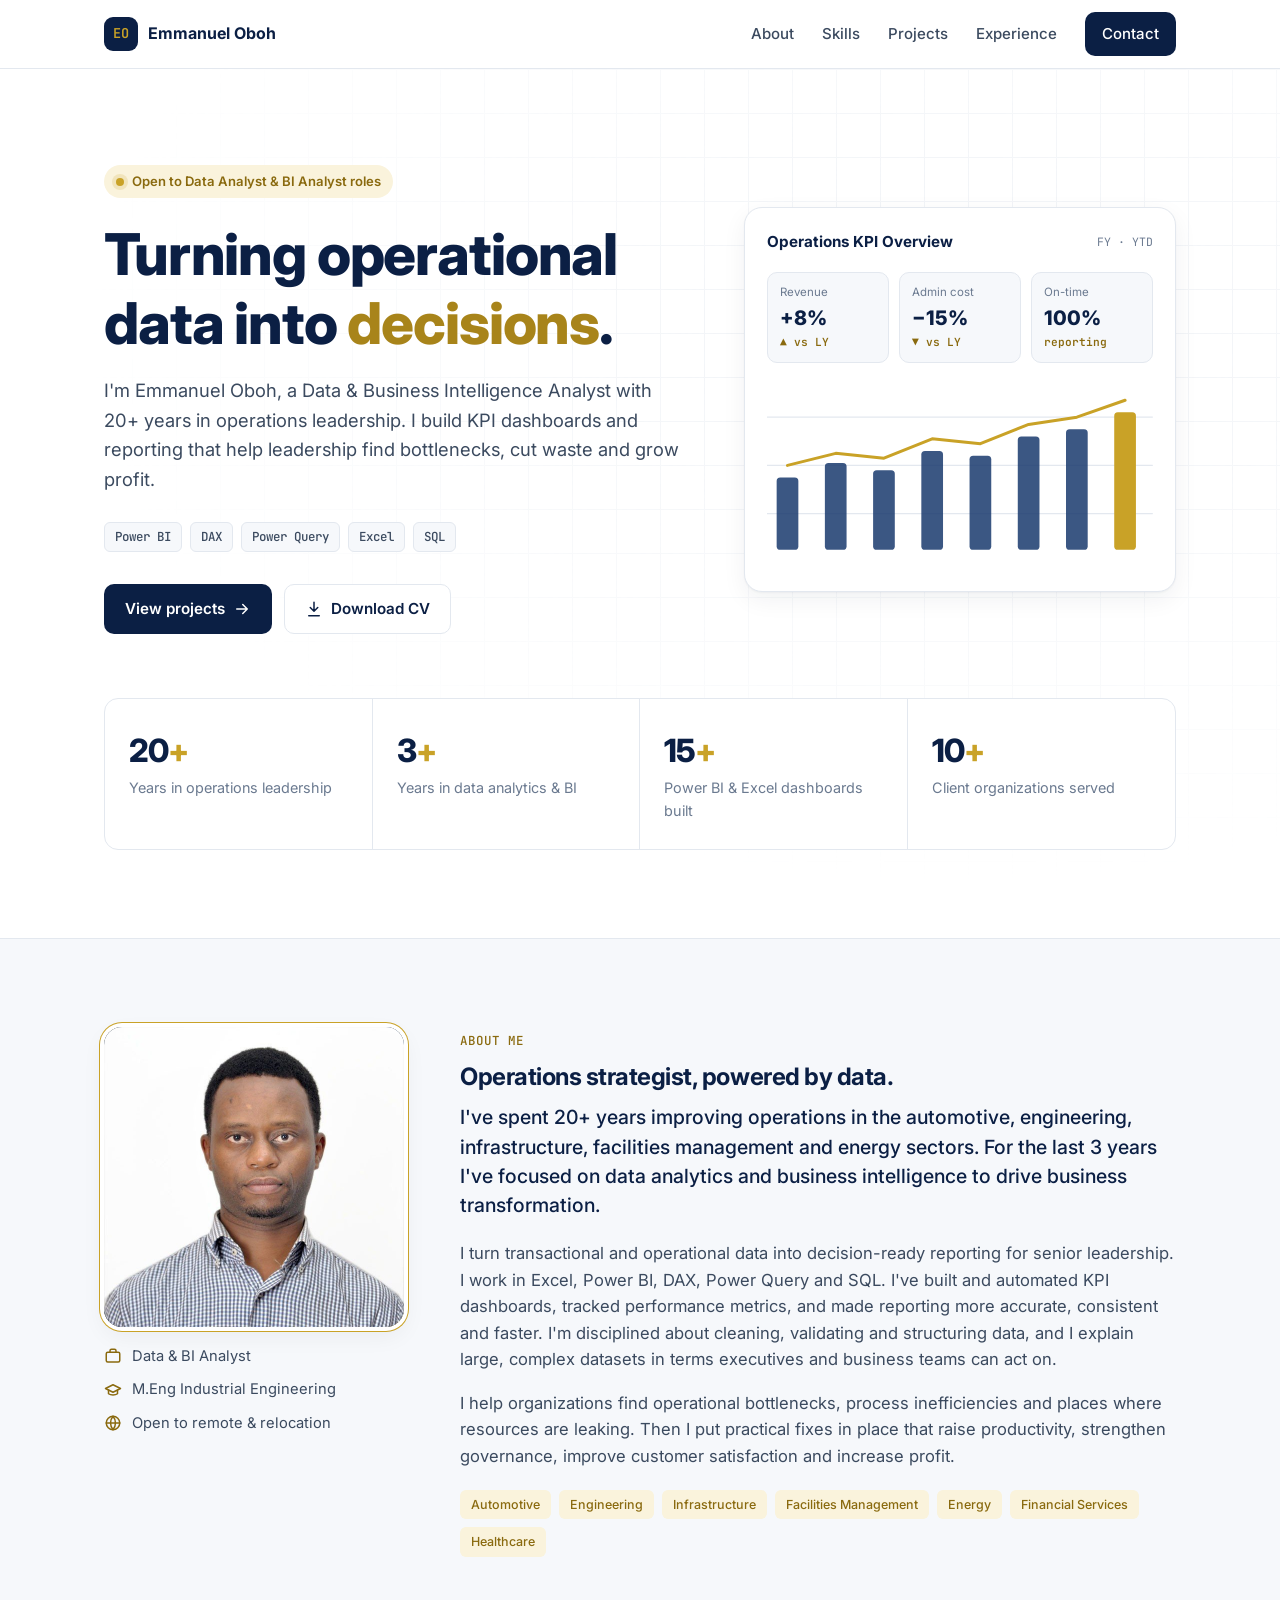
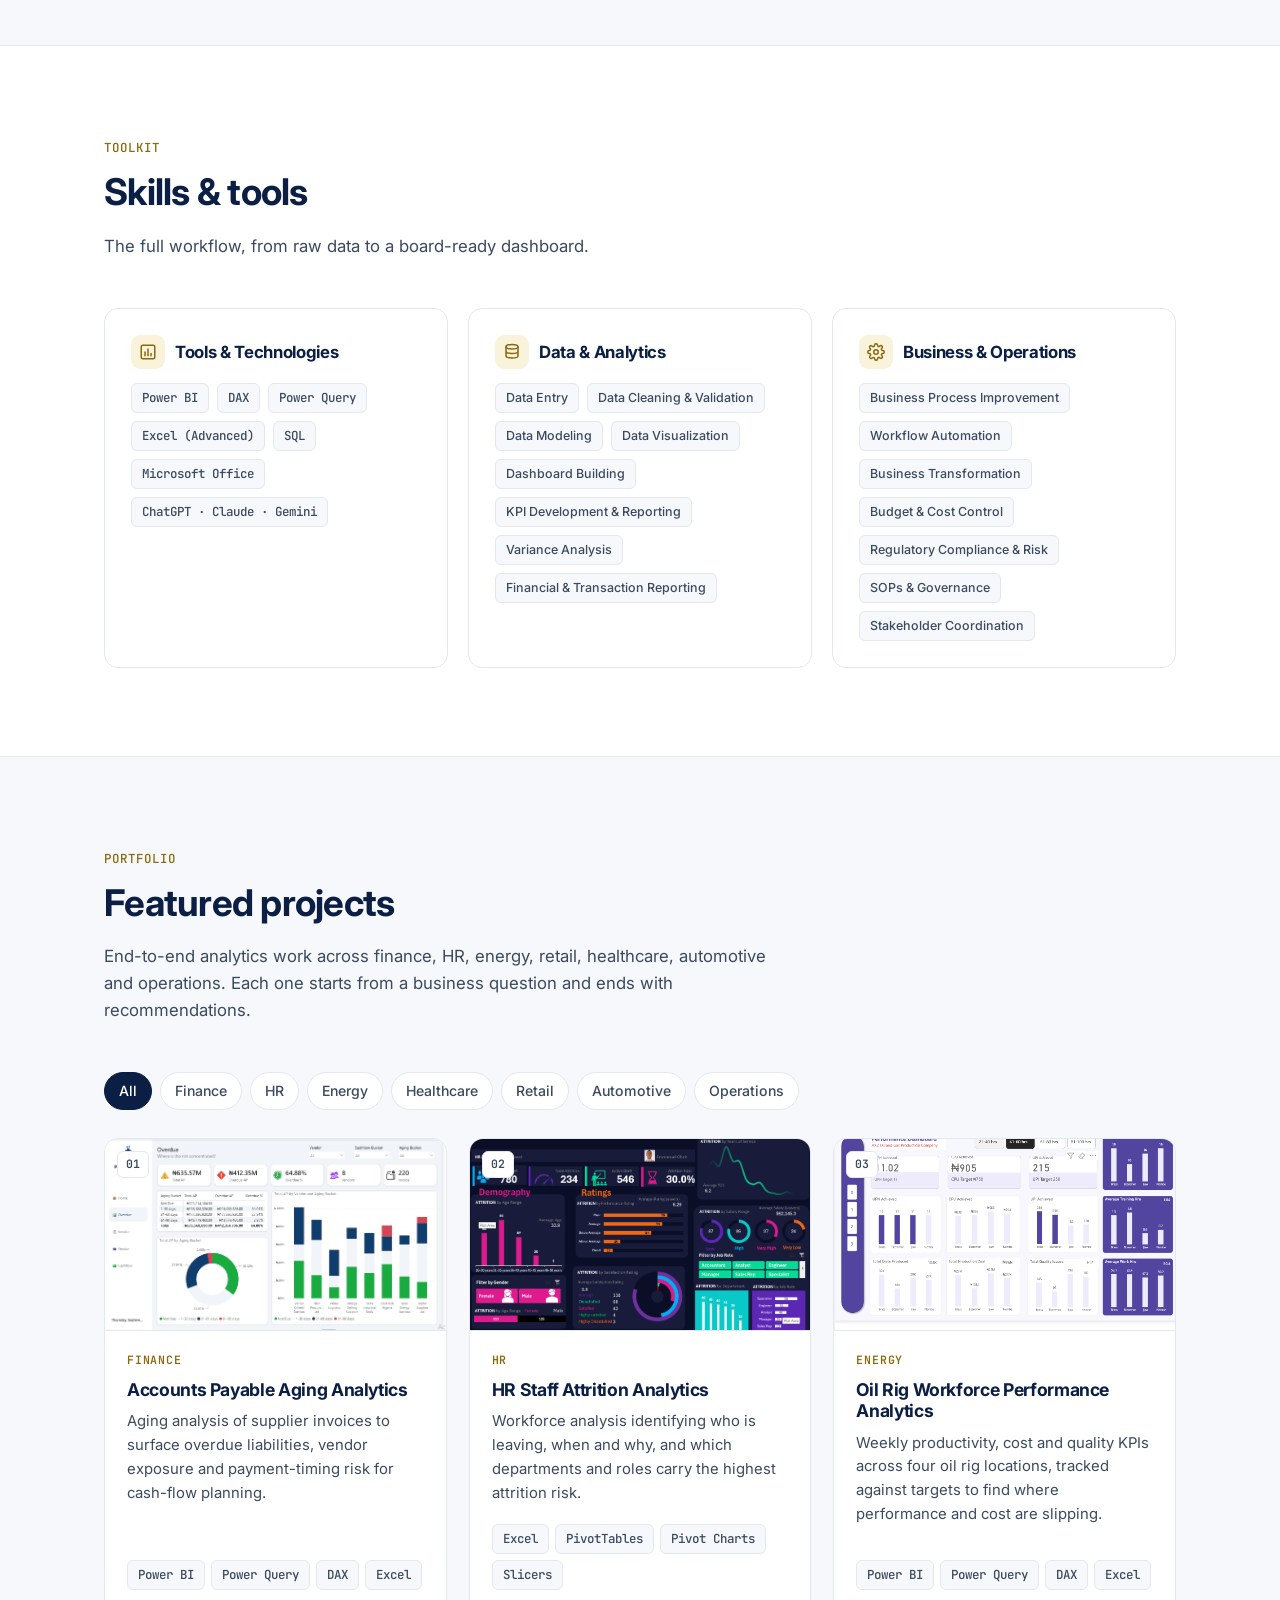
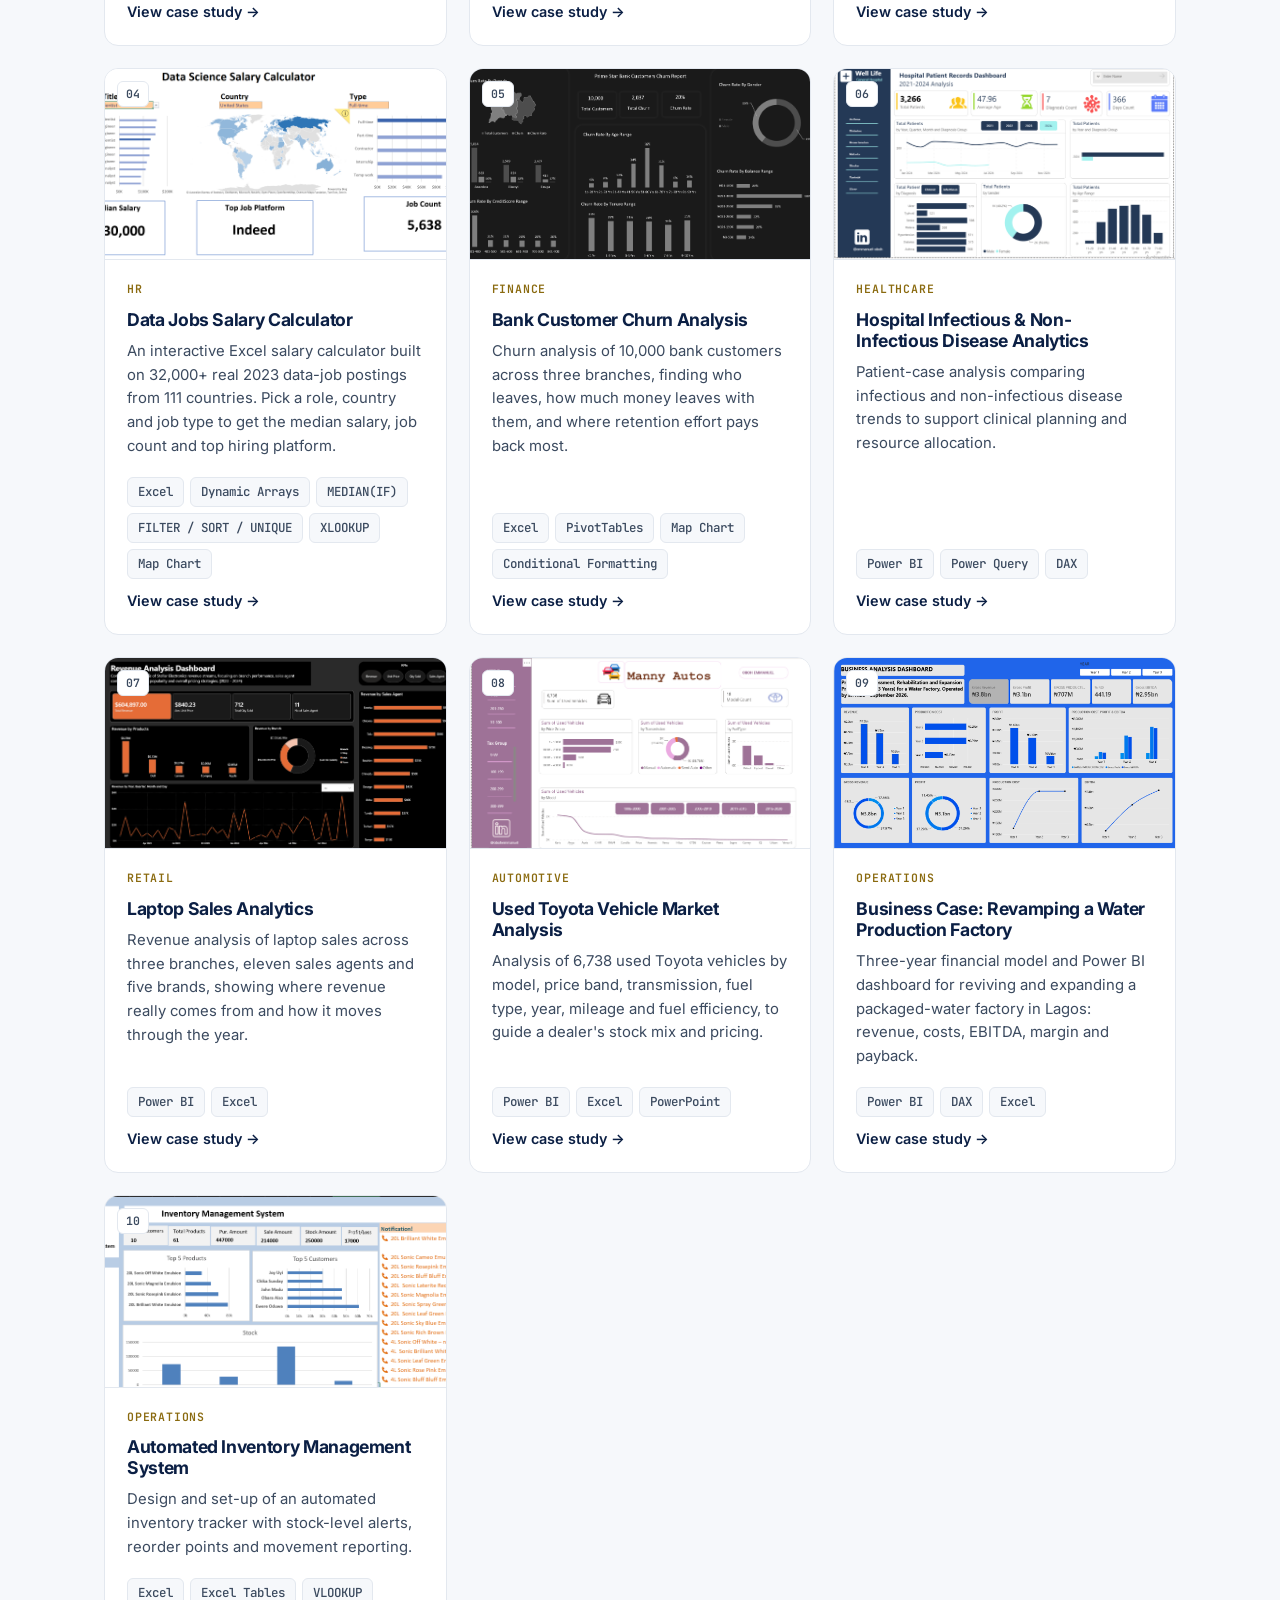
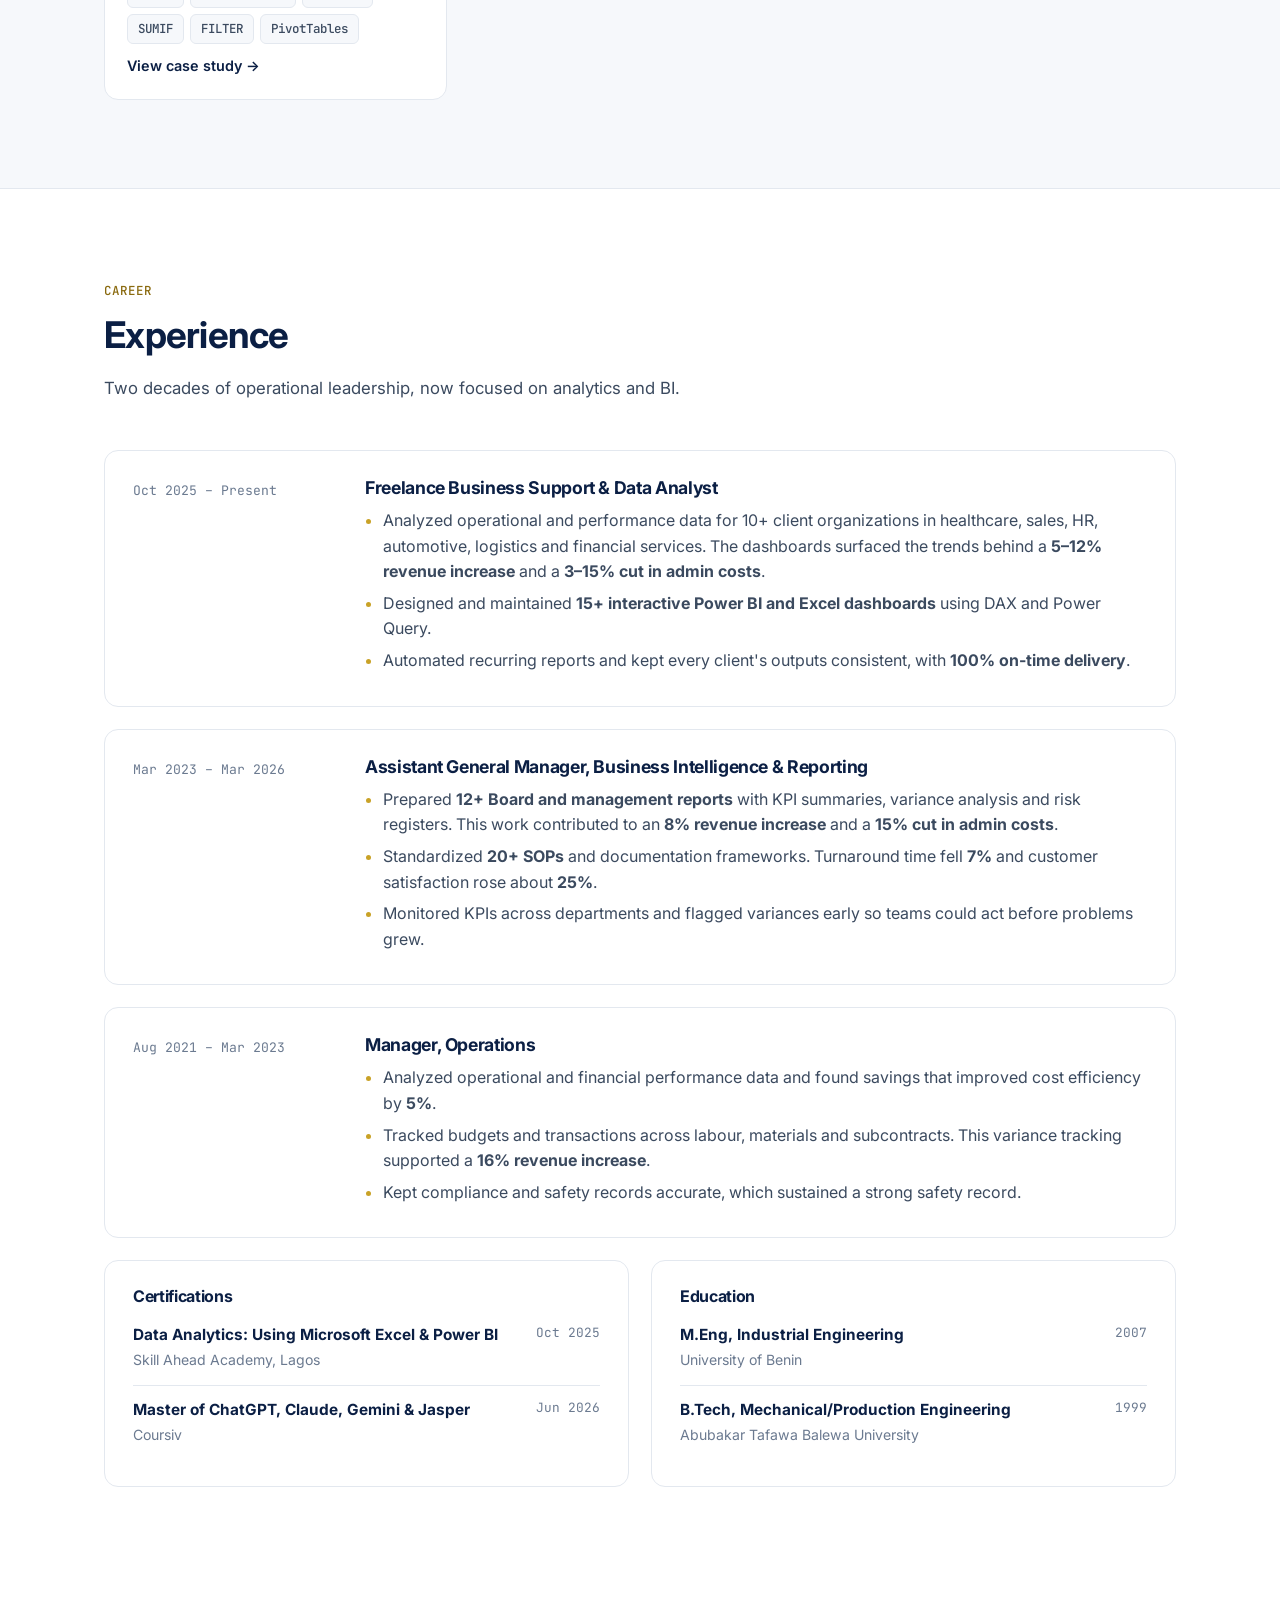
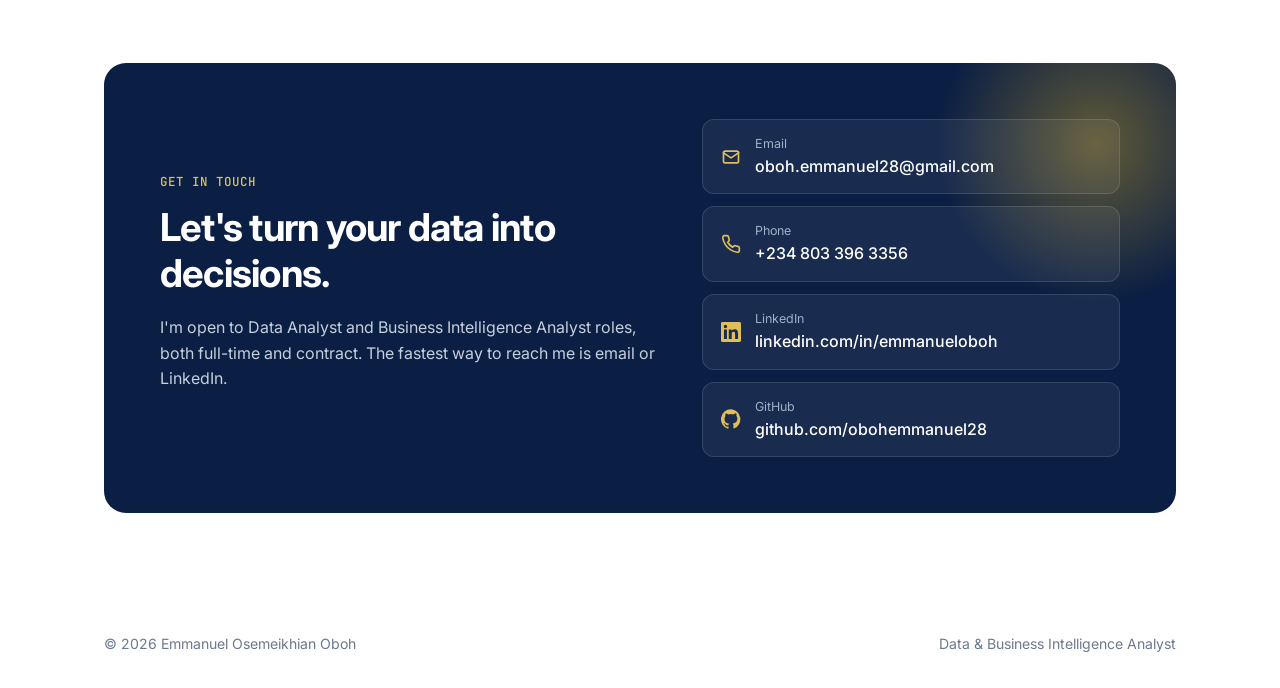
==== index.html @ 416b9c0f "Initial portfolio site: 10 data analytics case studies Static HTML/CSS/JS portfolio for GitHub Pages" ====
<!DOCTYPE html>
<html lang="en">
<head>
  <meta charset="UTF-8">
  <meta name="viewport" content="width=device-width, initial-scale=1.0">
  <title>Emmanuel Oboh | Data & BI Analyst</title>
  <meta name="description" content="Emmanuel Osemeikhian Oboh: Data and Business Intelligence Analyst. 20+ years of operations leadership, now turning operational and financial data into decision-ready Power BI, Excel and SQL reporting.">
  <meta property="og:title" content="Emmanuel Oboh | Data & BI Analyst">
  <meta property="og:description" content="Operations strategist turned Data & BI Analyst. Power BI · Excel · DAX · Power Query · SQL.">
  <meta property="og:type" content="website">
  <meta property="og:url" content="https://obohemmanuel28.github.io/">
  <meta property="og:image" content="https://obohemmanuel28.github.io/assets/emmanuel-oboh.jpg">
  <meta name="twitter:card" content="summary">
  <link rel="canonical" href="https://obohemmanuel28.github.io/">
  <link rel="icon" href="data:image/svg+xml,<svg xmlns='http://www.w3.org/2000/svg' viewBox='0 0 32 32'><rect width='32' height='32' rx='7' fill='%230b1f44'/><rect x='7' y='17' width='4' height='8' rx='1' fill='%23c9a227'/><rect x='14' y='11' width='4' height='14' rx='1' fill='white'/><rect x='21' y='7' width='4' height='18' rx='1' fill='white'/></svg>">
  <link rel="preconnect" href="https://fonts.googleapis.com">
  <link rel="preconnect" href="https://fonts.gstatic.com" crossorigin>
  <link href="https://fonts.googleapis.com/css2?family=Inter:wght@400;500;600;700;800&family=JetBrains+Mono:wght@500;600&display=swap" rel="stylesheet">
  <link rel="stylesheet" href="css/style.css?v=1">
</head>
<body>

  <!-- ================= NAV ================= -->
  <header class="nav">
    <div class="container nav-inner">
      <a href="#top" class="brand"><span class="brand-mark">EO</span> Emmanuel Oboh</a>
      <button class="nav-toggle" aria-label="Open menu" aria-expanded="false">
        <svg viewBox="0 0 24 24" fill="none" stroke="currentColor" stroke-width="2" stroke-linecap="round"><path d="M4 7h16M4 12h16M4 17h16"/></svg>
      </button>
      <nav class="nav-links">
        <a href="#about">About</a>
        <a href="#skills">Skills</a>
        <a href="#projects">Projects</a>
        <a href="#experience">Experience</a>
        <a href="#contact" class="btn btn-primary">Contact</a>
      </nav>
    </div>
  </header>

  <main id="top">
    <!-- ================= HERO ================= -->
    <section class="hero">
      <div class="container hero-grid">
        <div>
          <span class="status-pill"><span class="dot"></span> Open to Data Analyst &amp; BI Analyst roles</span>
          <h1>Turning operational data into <span class="accent">decisions</span>.</h1>
          <p class="lead">I'm Emmanuel Oboh, a Data &amp; Business Intelligence Analyst with 20+ years in operations leadership. I build KPI dashboards and reporting that help leadership find bottlenecks, cut waste and grow profit.</p>
          <div class="hero-tags">
            <span class="tag mono">Power BI</span>
            <span class="tag mono">DAX</span>
            <span class="tag mono">Power Query</span>
            <span class="tag mono">Excel</span>
            <span class="tag mono">SQL</span>
          </div>
          <div class="hero-cta">
            <a href="#projects" class="btn btn-primary">View projects
              <svg viewBox="0 0 24 24" fill="none" stroke="currentColor" stroke-width="2" stroke-linecap="round" stroke-linejoin="round"><path d="M5 12h14M13 6l6 6-6 6"/></svg>
            </a>
            <a href="assets/cv/Emmanuel-Oboh-CV.pdf" class="btn btn-ghost" download>
              <svg viewBox="0 0 24 24" fill="none" stroke="currentColor" stroke-width="2" stroke-linecap="round" stroke-linejoin="round"><path d="M12 3v12M7 10l5 5 5-5M5 21h14"/></svg>
              Download CV
            </a>
          </div>
        </div>

        <!-- Decorative mini dashboard -->
        <div class="hero-card" aria-hidden="true">
          <div class="hc-head">
            <span class="hc-title">Operations KPI Overview</span>
            <span class="hc-sub">FY · YTD</span>
          </div>
          <div class="hc-kpis">
            <div class="hc-kpi"><div class="l">Revenue</div><div class="v">+8%</div><div class="d">▲ vs LY</div></div>
            <div class="hc-kpi"><div class="l">Admin cost</div><div class="v">−15%</div><div class="d">▼ vs LY</div></div>
            <div class="hc-kpi"><div class="l">On-time</div><div class="v">100%</div><div class="d">reporting</div></div>
          </div>
          <svg class="hc-chart" viewBox="0 0 320 150">
            <g stroke="#e3e8ef"><line x1="0" x2="320" y1="30" y2="30"/><line x1="0" x2="320" y1="70" y2="70"/><line x1="0" x2="320" y1="110" y2="110"/></g>
            <g fill="#1a3a6e" opacity=".85">
              <rect x="8" y="80" width="18" height="60" rx="3"/><rect x="48" y="68" width="18" height="72" rx="3"/>
              <rect x="88" y="74" width="18" height="66" rx="3"/><rect x="128" y="58" width="18" height="82" rx="3"/>
              <rect x="168" y="62" width="18" height="78" rx="3"/><rect x="208" y="46" width="18" height="94" rx="3"/>
              <rect x="248" y="40" width="18" height="100" rx="3"/>
            </g>
            <rect x="288" y="26" width="18" height="114" rx="3" fill="#c9a227"/>
            <polyline points="17,70 57,60 97,64 137,48 177,52 217,36 257,30 297,16" fill="none" stroke="#c9a227" stroke-width="2.5" stroke-linecap="round" stroke-linejoin="round"/>
          </svg>
        </div>
      </div>

      <div class="container" style="margin-top:64px; position:relative;">
        <div class="stats">
          <div class="stat"><div class="num">20<span>+</span></div><div class="lbl">Years in operations leadership</div></div>
          <div class="stat"><div class="num">3<span>+</span></div><div class="lbl">Years in data analytics &amp; BI</div></div>
          <div class="stat"><div class="num">15<span>+</span></div><div class="lbl">Power BI &amp; Excel dashboards built</div></div>
          <div class="stat"><div class="num">10<span>+</span></div><div class="lbl">Client organizations served</div></div>
        </div>
      </div>
    </section>

    <!-- ================= ABOUT ================= -->
    <section id="about" class="section-alt">
      <div class="container about-grid">
        <div class="reveal">
          <div class="avatar"><img src="assets/emmanuel-oboh.jpg" alt="Emmanuel Oboh, Data &amp; BI Analyst" width="600" height="600"></div>
          <div class="about-meta">
            <div><svg viewBox="0 0 24 24" fill="none" stroke="currentColor" stroke-width="2" stroke-linecap="round" stroke-linejoin="round"><rect x="3" y="7" width="18" height="13" rx="2"/><path d="M8 7V5a2 2 0 0 1 2-2h4a2 2 0 0 1 2 2v2"/></svg> Data &amp; BI Analyst</div>
            <div><svg viewBox="0 0 24 24" fill="none" stroke="currentColor" stroke-width="2" stroke-linecap="round" stroke-linejoin="round"><path d="M22 10 12 5 2 10l10 5 10-5z"/><path d="M6 12v5c3 2 9 2 12 0v-5"/></svg> M.Eng Industrial Engineering</div>
            <div><svg viewBox="0 0 24 24" fill="none" stroke="currentColor" stroke-width="2" stroke-linecap="round" stroke-linejoin="round"><circle cx="12" cy="12" r="9"/><path d="M3 12h18M12 3a14 14 0 0 1 0 18M12 3a14 14 0 0 0 0 18"/></svg> Open to remote &amp; relocation</div>
          </div>
        </div>
        <div class="about-body reveal">
          <span class="eyebrow">About me</span>
          <h2>Operations strategist, powered by data.</h2>
          <p class="big">I've spent 20+ years improving operations in the automotive, engineering, infrastructure, facilities management and energy sectors. For the last 3 years I've focused on data analytics and business intelligence to drive business transformation.</p>
          <p>I turn transactional and operational data into decision-ready reporting for senior leadership. I work in Excel, Power BI, DAX, Power Query and SQL. I've built and automated KPI dashboards, tracked performance metrics, and made reporting more accurate, consistent and faster. I'm disciplined about cleaning, validating and structuring data, and I explain large, complex datasets in terms executives and business teams can act on.</p>
          <p>I help organizations find operational bottlenecks, process inefficiencies and places where resources are leaking. Then I put practical fixes in place that raise productivity, strengthen governance, improve customer satisfaction and increase profit.</p>
          <div class="industries">
            <span class="tag accent">Automotive</span>
            <span class="tag accent">Engineering</span>
            <span class="tag accent">Infrastructure</span>
            <span class="tag accent">Facilities Management</span>
            <span class="tag accent">Energy</span>
            <span class="tag accent">Financial Services</span>
            <span class="tag accent">Healthcare</span>
          </div>
        </div>
      </div>
    </section>

    <!-- ================= SKILLS ================= -->
    <section id="skills">
      <div class="container">
        <div class="section-head reveal">
          <span class="eyebrow">Toolkit</span>
          <h2>Skills &amp; tools</h2>
          <p>The full workflow, from raw data to a board-ready dashboard.</p>
        </div>
        <div class="skills-grid">
          <div class="skill-card reveal">
            <h3><span class="ic"><svg viewBox="0 0 24 24" fill="none" stroke="currentColor" stroke-width="2" stroke-linecap="round" stroke-linejoin="round"><rect x="3" y="3" width="18" height="18" rx="2"/><path d="M8 17v-5M12 17V8M16 17v-3"/></svg></span>Tools &amp; Technologies</h3>
            <div class="skill-list">
              <span class="tag mono">Power BI</span>
              <span class="tag mono">DAX</span>
              <span class="tag mono">Power Query</span>
              <span class="tag mono">Excel (Advanced)</span>
              <span class="tag mono">SQL</span>
              <span class="tag mono">Microsoft Office</span>
              <span class="tag mono">ChatGPT · Claude · Gemini</span>
            </div>
          </div>
          <div class="skill-card reveal">
            <h3><span class="ic"><svg viewBox="0 0 24 24" fill="none" stroke="currentColor" stroke-width="2" stroke-linecap="round" stroke-linejoin="round"><ellipse cx="12" cy="5" rx="8" ry="3"/><path d="M4 5v6c0 1.7 3.6 3 8 3s8-1.3 8-3V5M4 11v6c0 1.7 3.6 3 8 3s8-1.3 8-3v-6"/></svg></span>Data &amp; Analytics</h3>
            <div class="skill-list">
              <span class="tag">Data Entry</span>
              <span class="tag">Data Cleaning &amp; Validation</span>
              <span class="tag">Data Modeling</span>
              <span class="tag">Data Visualization</span>
              <span class="tag">Dashboard Building</span>
              <span class="tag">KPI Development &amp; Reporting</span>
              <span class="tag">Variance Analysis</span>
              <span class="tag">Financial &amp; Transaction Reporting</span>
            </div>
          </div>
          <div class="skill-card reveal">
            <h3><span class="ic"><svg viewBox="0 0 24 24" fill="none" stroke="currentColor" stroke-width="2" stroke-linecap="round" stroke-linejoin="round"><circle cx="12" cy="12" r="3"/><path d="M19.4 15a1.7 1.7 0 0 0 .3 1.8l.1.1a2 2 0 1 1-2.8 2.8l-.1-.1a1.7 1.7 0 0 0-1.8-.3 1.7 1.7 0 0 0-1 1.5V21a2 2 0 1 1-4 0v-.1a1.7 1.7 0 0 0-1.1-1.5 1.7 1.7 0 0 0-1.8.3l-.1.1a2 2 0 1 1-2.8-2.8l.1-.1a1.7 1.7 0 0 0 .3-1.8 1.7 1.7 0 0 0-1.5-1H3a2 2 0 1 1 0-4h.1a1.7 1.7 0 0 0 1.5-1.1 1.7 1.7 0 0 0-.3-1.8l-.1-.1a2 2 0 1 1 2.8-2.8l.1.1a1.7 1.7 0 0 0 1.8.3H9a1.7 1.7 0 0 0 1-1.5V3a2 2 0 1 1 4 0v.1a1.7 1.7 0 0 0 1 1.5 1.7 1.7 0 0 0 1.8-.3l.1-.1a2 2 0 1 1 2.8 2.8l-.1.1a1.7 1.7 0 0 0-.3 1.8V9a1.7 1.7 0 0 0 1.5 1H21a2 2 0 1 1 0 4h-.1a1.7 1.7 0 0 0-1.5 1z"/></svg></span>Business &amp; Operations</h3>
            <div class="skill-list">
              <span class="tag">Business Process Improvement</span>
              <span class="tag">Workflow Automation</span>
              <span class="tag">Business Transformation</span>
              <span class="tag">Budget &amp; Cost Control</span>
              <span class="tag">Regulatory Compliance &amp; Risk</span>
              <span class="tag">SOPs &amp; Governance</span>
              <span class="tag">Stakeholder Coordination</span>
            </div>
          </div>
        </div>
      </div>
    </section>

    <!-- ================= PROJECTS ================= -->
    <section id="projects" class="section-alt">
      <div class="container">
        <div class="section-head reveal">
          <span class="eyebrow">Portfolio</span>
          <h2>Featured projects</h2>
          <p>End-to-end analytics work across finance, HR, energy, retail, healthcare, automotive and operations. Each one starts from a business question and ends with recommendations.</p>
        </div>
        <div class="filters" id="project-filters"></div>
        <div class="projects-grid" id="projects-grid"></div>
      </div>
    </section>

    <!-- ================= EXPERIENCE ================= -->
    <section id="experience">
      <div class="container">
        <div class="section-head reveal">
          <span class="eyebrow">Career</span>
          <h2>Experience</h2>
          <p>Two decades of operational leadership, now focused on analytics and BI.</p>
        </div>
        <div class="timeline">
          <article class="tl-item reveal">
            <div class="tl-date">Oct 2025 – Present</div>
            <div>
              <h3>Freelance Business Support &amp; Data Analyst</h3>
              <ul>
                <li>Analyzed operational and performance data for 10+ client organizations in healthcare, sales, HR, automotive, logistics and financial services. The dashboards surfaced the trends behind a <strong>5–12% revenue increase</strong> and a <strong>3–15% cut in admin costs</strong>.</li>
                <li>Designed and maintained <strong>15+ interactive Power BI and Excel dashboards</strong> using DAX and Power Query.</li>
                <li>Automated recurring reports and kept every client's outputs consistent, with <strong>100% on-time delivery</strong>.</li>
              </ul>
            </div>
          </article>
          <article class="tl-item reveal">
            <div class="tl-date">Mar 2023 – Mar 2026</div>
            <div>
              <h3>Assistant General Manager, Business Intelligence &amp; Reporting</h3>
              <ul>
                <li>Prepared <strong>12+ Board and management reports</strong> with KPI summaries, variance analysis and risk registers. This work contributed to an <strong>8% revenue increase</strong> and a <strong>15% cut in admin costs</strong>.</li>
                <li>Standardized <strong>20+ SOPs</strong> and documentation frameworks. Turnaround time fell <strong>7%</strong> and customer satisfaction rose about <strong>25%</strong>.</li>
                <li>Monitored KPIs across departments and flagged variances early so teams could act before problems grew.</li>
              </ul>
            </div>
          </article>
          <article class="tl-item reveal">
            <div class="tl-date">Aug 2021 – Mar 2023</div>
            <div>
              <h3>Manager, Operations</h3>
              <ul>
                <li>Analyzed operational and financial performance data and found savings that improved cost efficiency by <strong>5%</strong>.</li>
                <li>Tracked budgets and transactions across labour, materials and subcontracts. This variance tracking supported a <strong>16% revenue increase</strong>.</li>
                <li>Kept compliance and safety records accurate, which sustained a strong safety record.</li>
              </ul>
            </div>
          </article>
        </div>

        <div class="creds">
          <div class="cred-card reveal">
            <h3>Certifications</h3>
            <div class="cred"><div><strong>Data Analytics: Using Microsoft Excel &amp; Power BI</strong><span>Skill Ahead Academy, Lagos</span></div><span class="yr">Oct 2025</span></div>
            <div class="cred"><div><strong>Master of ChatGPT, Claude, Gemini &amp; Jasper</strong><span>Coursiv</span></div><span class="yr">Jun 2026</span></div>
          </div>
          <div class="cred-card reveal">
            <h3>Education</h3>
            <div class="cred"><div><strong>M.Eng, Industrial Engineering</strong><span>University of Benin</span></div><span class="yr">2007</span></div>
            <div class="cred"><div><strong>B.Tech, Mechanical/Production Engineering</strong><span>Abubakar Tafawa Balewa University</span></div><span class="yr">1999</span></div>
          </div>
        </div>
      </div>
    </section>

    <!-- ================= CONTACT ================= -->
    <section id="contact">
      <div class="container">
        <div class="contact-card reveal">
          <div style="position:relative; z-index:1;">
            <span class="eyebrow">Get in touch</span>
            <h2>Let's turn your data into decisions.</h2>
            <p>I'm open to Data Analyst and Business Intelligence Analyst roles, both full-time and contract. The fastest way to reach me is email or LinkedIn.</p>
          </div>
          <div class="contact-links">
            <a class="contact-link" href="mailto:oboh.emmanuel28@gmail.com">
              <svg viewBox="0 0 24 24" fill="none" stroke="currentColor" stroke-width="2" stroke-linecap="round" stroke-linejoin="round"><rect x="3" y="5" width="18" height="14" rx="2"/><path d="m3 7 9 6 9-6"/></svg>
              <span><small>Email</small>oboh.emmanuel28@gmail.com</span>
            </a>
            <a class="contact-link" href="tel:+2348033963356">
              <svg viewBox="0 0 24 24" fill="none" stroke="currentColor" stroke-width="2" stroke-linecap="round" stroke-linejoin="round"><path d="M22 16.9v3a2 2 0 0 1-2.2 2 19.8 19.8 0 0 1-8.6-3.1 19.5 19.5 0 0 1-6-6A19.8 19.8 0 0 1 2.1 4.2 2 2 0 0 1 4.1 2h3a2 2 0 0 1 2 1.7c.1 1 .4 1.9.7 2.8a2 2 0 0 1-.5 2.1L8 9.9a16 16 0 0 0 6 6l1.3-1.3a2 2 0 0 1 2.1-.4c.9.3 1.8.6 2.8.7a2 2 0 0 1 1.7 2z"/></svg>
              <span><small>Phone</small>+234 803 396 3356</span>
            </a>
            <a class="contact-link" href="https://www.linkedin.com/in/emmanueloboh" target="_blank" rel="noopener">
              <svg viewBox="0 0 24 24" fill="currentColor"><path d="M20.45 20.45h-3.56v-5.57c0-1.33-.02-3.04-1.85-3.04-1.85 0-2.14 1.45-2.14 2.94v5.67H9.34V9h3.42v1.56h.05c.48-.9 1.64-1.85 3.37-1.85 3.6 0 4.27 2.37 4.27 5.46v6.28zM5.34 7.43a2.06 2.06 0 1 1 0-4.13 2.06 2.06 0 0 1 0 4.13zM7.12 20.45H3.56V9h3.56v11.45zM22.22 0H1.77C.79 0 0 .77 0 1.73v20.54C0 23.23.79 24 1.77 24h20.45c.98 0 1.78-.77 1.78-1.73V1.73C24 .77 23.2 0 22.22 0z"/></svg>
              <span><small>LinkedIn</small>linkedin.com/in/emmanueloboh</span>
            </a>
            <a class="contact-link" href="https://github.com/obohemmanuel28" target="_blank" rel="noopener">
              <svg viewBox="0 0 24 24" fill="currentColor"><path d="M12 .3a12 12 0 0 0-3.8 23.4c.6.1.8-.3.8-.6v-2c-3.3.7-4-1.6-4-1.6-.6-1.4-1.4-1.8-1.4-1.8-1-.7.1-.7.1-.7 1.2.1 1.8 1.2 1.8 1.2 1 1.8 2.8 1.3 3.5 1 0-.8.4-1.3.7-1.6-2.7-.3-5.5-1.3-5.5-5.9 0-1.3.5-2.4 1.2-3.2 0-.3-.5-1.5.2-3.2 0 0 1-.3 3.3 1.2a11.5 11.5 0 0 1 6 0C17.3 4.6 18.3 5 18.3 5c.7 1.7.2 2.9.1 3.2.8.8 1.2 1.9 1.2 3.2 0 4.6-2.8 5.6-5.5 5.9.4.4.8 1.1.8 2.2v3.3c0 .3.2.7.8.6A12 12 0 0 0 12 .3"/></svg>
              <span><small>GitHub</small>github.com/obohemmanuel28</span>
            </a>
          </div>
        </div>
      </div>
    </section>
  </main>

  <footer>
    <div class="container footer-inner">
      <span>© <span data-year></span> Emmanuel Osemeikhian Oboh</span>
      <span>Data &amp; Business Intelligence Analyst</span>
    </div>
  </footer>

  <script src="js/projects.js?v=1"></script>
  <script src="js/main.js?v=1"></script>
</body>
</html>
---- css/style.css ----
/* ==========================================================
   Emmanuel Oboh — Data & BI Portfolio
   Clean, minimal, light "tech" theme
   ========================================================== */

:root {
  /* Brand tokens — change these to re-colour the whole site */
  --ink: #0b1f44;          /* primary text / navy blue */
  --ink-2: #3b4a5f;        /* secondary text */
  --ink-3: #6b7a90;        /* muted text */
  --accent: #c9a227;       /* gold accent (fills, highlights) */
  --accent-deep: #a8841a;  /* gold for large text on white */
  --accent-ink: #8a6a0f;   /* dark gold for small text on white */
  --accent-soft: #faf3dc;  /* accent tint */
  --navy: #1a3a6e;         /* navy blue for charts / highlights */
  --bg: #ffffff;
  --bg-2: #f6f8fb;         /* alt section background */
  --line: #e3e8ef;
  --card: #ffffff;
  --shadow: 0 1px 2px rgba(15, 27, 45, .04), 0 8px 24px rgba(15, 27, 45, .06);
  --radius: 14px;
  --maxw: 1120px;
  --font: "Inter", system-ui, -apple-system, "Segoe UI", Roboto, sans-serif;
  --mono: "JetBrains Mono", ui-monospace, "SFMono-Regular", Consolas, monospace;
}

* { box-sizing: border-box; }
html { scroll-behavior: smooth; scroll-padding-top: 80px; }
body {
  margin: 0;
  font-family: var(--font);
  color: var(--ink);
  background: var(--bg);
  line-height: 1.6;
  -webkit-font-smoothing: antialiased;
}
img { max-width: 100%; display: block; }
a { color: var(--accent-ink); text-decoration: none; }
a:hover { text-decoration: underline; }
h1, h2, h3, h4 { line-height: 1.2; margin: 0 0 .5em; letter-spacing: -0.02em; }
p { margin: 0 0 1em; }

.container { max-width: var(--maxw); margin: 0 auto; padding: 0 24px; }
section { padding: 88px 0; }
.section-alt { background: var(--bg-2); border-top: 1px solid var(--line); border-bottom: 1px solid var(--line); }

.eyebrow {
  font-family: var(--mono);
  font-size: .78rem;
  font-weight: 500;
  letter-spacing: .08em;
  text-transform: uppercase;
  color: var(--accent-ink);
  margin-bottom: 12px;
  display: inline-block;
}
.section-head { max-width: 680px; margin-bottom: 48px; }
.section-head h2 { font-size: clamp(1.7rem, 3vw, 2.3rem); }
.section-head p { color: var(--ink-2); font-size: 1.05rem; }

/* ---------- Buttons ---------- */
.btn {
  display: inline-flex; align-items: center; gap: 8px;
  padding: 12px 20px; border-radius: 10px;
  font-weight: 600; font-size: .95rem;
  border: 1px solid transparent; cursor: pointer;
  transition: transform .15s ease, background .15s ease, box-shadow .15s ease;
}
.btn:hover { text-decoration: none; transform: translateY(-1px); }
.btn-primary { background: var(--ink); color: #fff; }
.btn-primary:hover { background: var(--navy); box-shadow: var(--shadow); }
.btn-ghost { background: #fff; color: var(--ink); border-color: var(--line); }
.btn-ghost:hover { border-color: var(--ink-3); }
.btn svg { width: 18px; height: 18px; }

/* ---------- Nav ---------- */
.nav {
  position: sticky; top: 0; z-index: 50;
  background: rgba(255, 255, 255, .85);
  backdrop-filter: saturate(180%) blur(12px);
  border-bottom: 1px solid var(--line);
}
.nav-inner { display: flex; align-items: center; justify-content: space-between; height: 68px; }
.brand { display: flex; align-items: center; gap: 10px; color: var(--ink); font-weight: 700; }
.brand:hover { text-decoration: none; }
.brand-mark {
  width: 34px; height: 34px; border-radius: 9px;
  background: var(--ink); color: var(--accent);
  display: grid; place-items: center;
  font-family: var(--mono); font-size: .85rem; font-weight: 600;
}
.nav-links { display: flex; gap: 28px; align-items: center; }
.nav-links a { color: var(--ink-2); font-weight: 500; font-size: .94rem; }
.nav-links a:hover { color: var(--ink); text-decoration: none; }
.nav-links .btn { padding: 9px 16px; color: #fff; }
.nav-toggle { display: none; background: none; border: 0; padding: 8px; cursor: pointer; color: var(--ink); }
.nav-toggle svg { width: 24px; height: 24px; }

/* ---------- Hero ---------- */
.hero { padding: 96px 0 88px; position: relative; overflow: hidden; }
.hero::before {
  content: ""; position: absolute; inset: 0;
  background-image:
    linear-gradient(var(--line) 1px, transparent 1px),
    linear-gradient(90deg, var(--line) 1px, transparent 1px);
  background-size: 44px 44px;
  mask-image: radial-gradient(ellipse at 75% 30%, #000 0%, transparent 65%);
  -webkit-mask-image: radial-gradient(ellipse at 75% 30%, #000 0%, transparent 65%);
  opacity: .6; pointer-events: none;
}
.hero-grid { display: grid; grid-template-columns: 1.15fr .85fr; gap: 56px; align-items: center; position: relative; }
.hero h1 { font-size: clamp(2.3rem, 5vw, 3.6rem); font-weight: 800; margin-bottom: 18px; }
.hero h1 .accent { color: var(--accent-deep); }
.hero .lead { font-size: 1.15rem; color: var(--ink-2); max-width: 580px; margin-bottom: 28px; }
.hero-tags { display: flex; flex-wrap: wrap; gap: 8px; margin-bottom: 32px; }
.hero-cta { display: flex; flex-wrap: wrap; gap: 12px; }
.status-pill {
  display: inline-flex; align-items: center; gap: 8px;
  padding: 6px 12px; border-radius: 999px;
  background: var(--accent-soft); color: var(--accent-ink);
  font-size: .82rem; font-weight: 600; margin-bottom: 22px;
}
.status-pill .dot { width: 8px; height: 8px; border-radius: 50%; background: var(--accent); box-shadow: 0 0 0 4px rgba(201, 162, 39, .18); }

/* Hero dashboard illustration */
.hero-card {
  background: var(--card); border: 1px solid var(--line); border-radius: 18px;
  box-shadow: var(--shadow); padding: 22px;
}
.hc-head { display: flex; justify-content: space-between; align-items: center; margin-bottom: 18px; }
.hc-title { font-weight: 700; font-size: .95rem; }
.hc-sub { font-family: var(--mono); font-size: .72rem; color: var(--ink-3); }
.hc-kpis { display: grid; grid-template-columns: repeat(3, 1fr); gap: 10px; margin-bottom: 18px; }
.hc-kpi { background: var(--bg-2); border: 1px solid var(--line); border-radius: 10px; padding: 10px 12px; }
.hc-kpi .v { font-weight: 800; font-size: 1.25rem; }
.hc-kpi .l { font-size: .72rem; color: var(--ink-3); }
.hc-kpi .d { font-family: var(--mono); font-size: .7rem; color: var(--accent-ink); font-weight: 600; }
.hc-chart { width: 100%; height: auto; }

/* ---------- Tags / chips ---------- */
.tag {
  display: inline-block; font-size: .78rem; font-weight: 500;
  padding: 4px 10px; border-radius: 6px;
  background: var(--bg-2); border: 1px solid var(--line); color: var(--ink-2);
}
.tag.mono { font-family: var(--mono); }
.tag.accent { background: var(--accent-soft); border-color: transparent; color: var(--accent-ink); }

/* ---------- Stats strip ---------- */
.stats { display: grid; grid-template-columns: repeat(4, 1fr); gap: 0; border: 1px solid var(--line); border-radius: var(--radius); background: #fff; }
.stat { padding: 26px 24px; border-right: 1px solid var(--line); }
.stat:last-child { border-right: 0; }
.stat .num { font-size: 2rem; font-weight: 800; letter-spacing: -0.03em; }
.stat .num span { color: var(--accent); }
.stat .lbl { color: var(--ink-3); font-size: .9rem; }

/* ---------- About ---------- */
.about-grid { display: grid; grid-template-columns: 300px 1fr; gap: 56px; align-items: start; }
.avatar {
  width: 100%; aspect-ratio: 1 / 1; border-radius: 18px;
  background: linear-gradient(135deg, var(--ink) 0%, var(--navy) 60%, var(--accent) 140%);
  display: grid; place-items: center; color: #fff;
  font-size: 4.5rem; font-weight: 800; letter-spacing: -0.04em;
  box-shadow: var(--shadow); overflow: hidden;
}
.avatar img { width: 100%; height: 100%; object-fit: cover; object-position: center 30%; }
.avatar:has(img) { box-shadow: 0 0 0 4px #fff, 0 0 0 5px var(--accent), var(--shadow); }
.about-meta { margin-top: 18px; display: grid; gap: 10px; font-size: .92rem; color: var(--ink-2); }
.about-meta div { display: flex; gap: 10px; align-items: center; }
.about-meta svg { width: 18px; height: 18px; color: var(--accent-ink); flex: none; }
.about-body p { color: var(--ink-2); font-size: 1.04rem; }
.about-body p.big { color: var(--ink); font-size: 1.22rem; font-weight: 500; line-height: 1.5; }
.industries { display: flex; flex-wrap: wrap; gap: 8px; margin-top: 20px; }

/* ---------- Skills ---------- */
.skills-grid { display: grid; grid-template-columns: repeat(3, 1fr); gap: 20px; }
.skill-card { background: #fff; border: 1px solid var(--line); border-radius: var(--radius); padding: 26px; }
.skill-card h3 { font-size: 1.05rem; display: flex; align-items: center; gap: 10px; }
.skill-card h3 .ic { width: 34px; height: 34px; border-radius: 9px; background: var(--accent-soft); color: var(--accent-ink); display: grid; place-items: center; }
.skill-card h3 .ic svg { width: 18px; height: 18px; }
.skill-list { display: flex; flex-wrap: wrap; gap: 8px; margin-top: 14px; }

/* ---------- Projects ---------- */
.filters { display: flex; flex-wrap: wrap; gap: 8px; margin-bottom: 28px; }
.filter-btn {
  font: inherit; font-size: .88rem; font-weight: 500;
  padding: 7px 14px; border-radius: 999px;
  border: 1px solid var(--line); background: #fff; color: var(--ink-2); cursor: pointer;
}
.filter-btn:hover { border-color: var(--ink-3); }
.filter-btn.active { background: var(--ink); color: #fff; border-color: var(--ink); }

.projects-grid { display: grid; grid-template-columns: repeat(3, 1fr); gap: 22px; }
.project-card {
  display: flex; flex-direction: column;
  background: #fff; border: 1px solid var(--line); border-radius: var(--radius);
  overflow: hidden; color: inherit;
  transition: transform .18s ease, box-shadow .18s ease, border-color .18s ease;
}
.project-card:hover { transform: translateY(-3px); box-shadow: var(--shadow); border-color: #cfd8e3; text-decoration: none; }
.pc-thumb {
  aspect-ratio: 16 / 9; background: var(--bg-2); border-bottom: 1px solid var(--line);
  position: relative; overflow: hidden;
}
.pc-thumb img { width: 100%; height: 100%; object-fit: cover; }
.pc-thumb svg { width: 100%; height: 100%; }
.pc-num { position: absolute; top: 12px; left: 12px; font-family: var(--mono); font-size: .72rem; font-weight: 600; background: #fff; border: 1px solid var(--line); padding: 3px 8px; border-radius: 6px; color: var(--ink-2); }
.pc-body { padding: 20px 22px 22px; display: flex; flex-direction: column; gap: 10px; flex: 1; }
.pc-domain { font-family: var(--mono); font-size: .72rem; text-transform: uppercase; letter-spacing: .07em; color: var(--accent-ink); font-weight: 600; }
.pc-body h3 { font-size: 1.1rem; margin: 0; }
.pc-body p { color: var(--ink-2); font-size: .93rem; margin: 0; }
.pc-tools { display: flex; flex-wrap: wrap; gap: 6px; margin-top: auto; padding-top: 8px; }
.pc-link { font-weight: 600; font-size: .9rem; color: var(--ink); display: inline-flex; align-items: center; gap: 6px; }
.project-card:hover .pc-link { color: var(--accent-ink); }

/* ---------- Experience timeline ---------- */
.timeline { position: relative; display: grid; gap: 22px; }
.tl-item { display: grid; grid-template-columns: 200px 1fr; gap: 32px; background: #fff; border: 1px solid var(--line); border-radius: var(--radius); padding: 26px 28px; }
.tl-date { font-family: var(--mono); font-size: .82rem; color: var(--ink-3); padding-top: 3px; }
.tl-item h3 { font-size: 1.1rem; margin-bottom: 10px; }
.tl-item ul { margin: 0; padding-left: 18px; color: var(--ink-2); }
.tl-item li { margin-bottom: 6px; }
.tl-item li::marker { color: var(--accent); }

.creds { display: grid; grid-template-columns: 1fr 1fr; gap: 22px; margin-top: 22px; }
.cred-card { background: #fff; border: 1px solid var(--line); border-radius: var(--radius); padding: 26px 28px; }
.cred-card h3 { font-size: 1rem; margin-bottom: 16px; }
.cred { display: flex; justify-content: space-between; gap: 16px; padding: 12px 0; border-top: 1px solid var(--line); }
.cred:first-of-type { border-top: 0; padding-top: 0; }
.cred strong { display: block; font-size: .96rem; }
.cred span { color: var(--ink-3); font-size: .88rem; }
.cred .yr { font-family: var(--mono); font-size: .8rem; color: var(--ink-3); white-space: nowrap; }

/* ---------- Contact ---------- */
.contact-card {
  background: var(--ink); color: #fff; border-radius: 22px; padding: 56px;
  display: grid; grid-template-columns: 1.2fr 1fr; gap: 40px; align-items: center;
  position: relative; overflow: hidden;
}
.contact-card::after {
  content: ""; position: absolute; right: -80px; top: -80px; width: 320px; height: 320px;
  border-radius: 50%; background: radial-gradient(circle, rgba(201, 162, 39, .45), transparent 70%);
}
.contact-card h2 { font-size: clamp(1.8rem, 3vw, 2.4rem); color: #fff; }
.contact-card p { color: #c5cfdd; }
.contact-card .eyebrow { color: #e0bf5a; }
.contact-links { display: grid; gap: 12px; position: relative; z-index: 1; }
.contact-link {
  display: flex; align-items: center; gap: 14px;
  padding: 14px 18px; border-radius: 12px;
  background: rgba(255, 255, 255, .06); border: 1px solid rgba(255, 255, 255, .12);
  color: #fff; font-weight: 500; transition: background .15s ease;
}
.contact-link:hover { background: rgba(255, 255, 255, .12); text-decoration: none; }
.contact-link svg { width: 20px; height: 20px; color: #e0bf5a; flex: none; }
.contact-link small { display: block; color: #9fb0c6; font-size: .78rem; font-weight: 400; }

/* ---------- Footer ---------- */
footer { padding: 32px 0; color: var(--ink-3); font-size: .88rem; }
.footer-inner { display: flex; justify-content: space-between; flex-wrap: wrap; gap: 12px; }

/* ---------- Case study page ---------- */
.cs-hero { padding: 56px 0 40px; border-bottom: 1px solid var(--line); }
.back-link { display: inline-flex; align-items: center; gap: 6px; font-weight: 600; font-size: .9rem; color: var(--ink-2); margin-bottom: 24px; }
.cs-hero h1 { font-size: clamp(2rem, 4vw, 2.8rem); font-weight: 800; }
.cs-hero .lead { font-size: 1.12rem; color: var(--ink-2); max-width: 760px; }
.cs-role {
  max-width: 760px; margin: 4px 0 0; padding: 12px 16px;
  background: var(--accent-soft); border-left: 3px solid var(--accent); border-radius: 0 10px 10px 0;
  color: var(--ink-2); font-size: .95rem;
}
.cs-role strong { color: var(--ink); }
.cs-meta { display: grid; grid-template-columns: repeat(4, 1fr); gap: 16px; margin-top: 32px; }
.cs-meta div { border: 1px solid var(--line); border-radius: 12px; padding: 14px 16px; background: #fff; }
.cs-meta dt { font-family: var(--mono); font-size: .7rem; text-transform: uppercase; letter-spacing: .07em; color: var(--ink-3); margin-bottom: 4px; }
.cs-meta dd { margin: 0; font-weight: 600; font-size: .95rem; }
.cs-body { display: grid; grid-template-columns: 220px 1fr; gap: 56px; padding-top: 56px; padding-bottom: 88px; }
.cs-toc { position: sticky; top: 96px; align-self: start; display: grid; gap: 4px; }
.cs-toc a { color: var(--ink-3); font-size: .9rem; padding: 6px 12px; border-left: 2px solid var(--line); }
.cs-toc a:hover { color: var(--ink); border-left-color: var(--accent); text-decoration: none; }
.cs-section { margin-bottom: 48px; }
.cs-section h2 { font-size: 1.45rem; }
.cs-section p, .cs-section li { color: var(--ink-2); }
.placeholder {
  border: 1.5px dashed #c9d3df; border-radius: 12px; padding: 18px 20px;
  color: var(--ink-3); background: var(--bg-2); font-size: .93rem;
}
.placeholder strong { color: var(--ink-2); }
.insights { display: grid; grid-template-columns: repeat(2, 1fr); gap: 16px; }
.insight { border: 1px solid var(--line); border-radius: 12px; padding: 18px 20px; background: #fff; }
.insight .v { font-size: 1.6rem; font-weight: 800; color: var(--accent-ink); }
.gallery { display: grid; gap: 18px; }
.gallery figure { margin: 0; border: 1px solid var(--line); border-radius: 12px; overflow: hidden; background: #fff; }
.gallery figcaption { padding: 10px 14px; font-size: .85rem; color: var(--ink-3); border-top: 1px solid var(--line); }
.cs-links { display: flex; flex-wrap: wrap; gap: 12px; }
.cs-nav { display: flex; justify-content: space-between; gap: 16px; border-top: 1px solid var(--line); padding-top: 28px; }
.cs-nav a { font-weight: 600; }

/* ---------- Reveal animation ---------- */
.reveal { opacity: 0; transform: translateY(14px); transition: opacity .6s ease, transform .6s ease; }
.reveal.in { opacity: 1; transform: none; }
@media (prefers-reduced-motion: reduce) {
  .reveal { opacity: 1; transform: none; transition: none; }
  html { scroll-behavior: auto; }
}

/* ---------- Responsive ---------- */
@media (max-width: 980px) {
  .hero-grid, .about-grid, .contact-card { grid-template-columns: 1fr; }
  .about-grid .avatar { max-width: 220px; }
  .skills-grid, .projects-grid { grid-template-columns: repeat(2, 1fr); }
  .stats { grid-template-columns: repeat(2, 1fr); }
  .stat:nth-child(2) { border-right: 0; }
  .stat:nth-child(-n+2) { border-bottom: 1px solid var(--line); }
  .cs-body { grid-template-columns: 1fr; }
  .cs-toc { display: none; }
  .cs-meta { grid-template-columns: repeat(2, 1fr); }
}
@media (max-width: 720px) {
  section { padding: 64px 0; }
  .container { padding: 0 16px; }
  .nav-links {
    display: none; position: absolute; top: 68px; left: 0; right: 0;
    flex-direction: column; align-items: stretch; gap: 0;
    background: #fff; border-bottom: 1px solid var(--line); padding: 8px 16px 16px;
  }
  .nav-links.open { display: flex; }
  .nav-links a { padding: 12px 4px; border-bottom: 1px solid var(--line); }
  .nav-links .btn { margin-top: 12px; justify-content: center; border-bottom: 0; }
  .nav-toggle { display: block; }
  .skills-grid, .projects-grid, .creds, .insights { grid-template-columns: 1fr; }
  .tl-item { grid-template-columns: 1fr; gap: 6px; padding: 22px; }
  .contact-card { padding: 36px 24px; }
  .hero { padding: 64px 0 56px; }
  .hc-kpi .v { font-size: 1.05rem; }
}
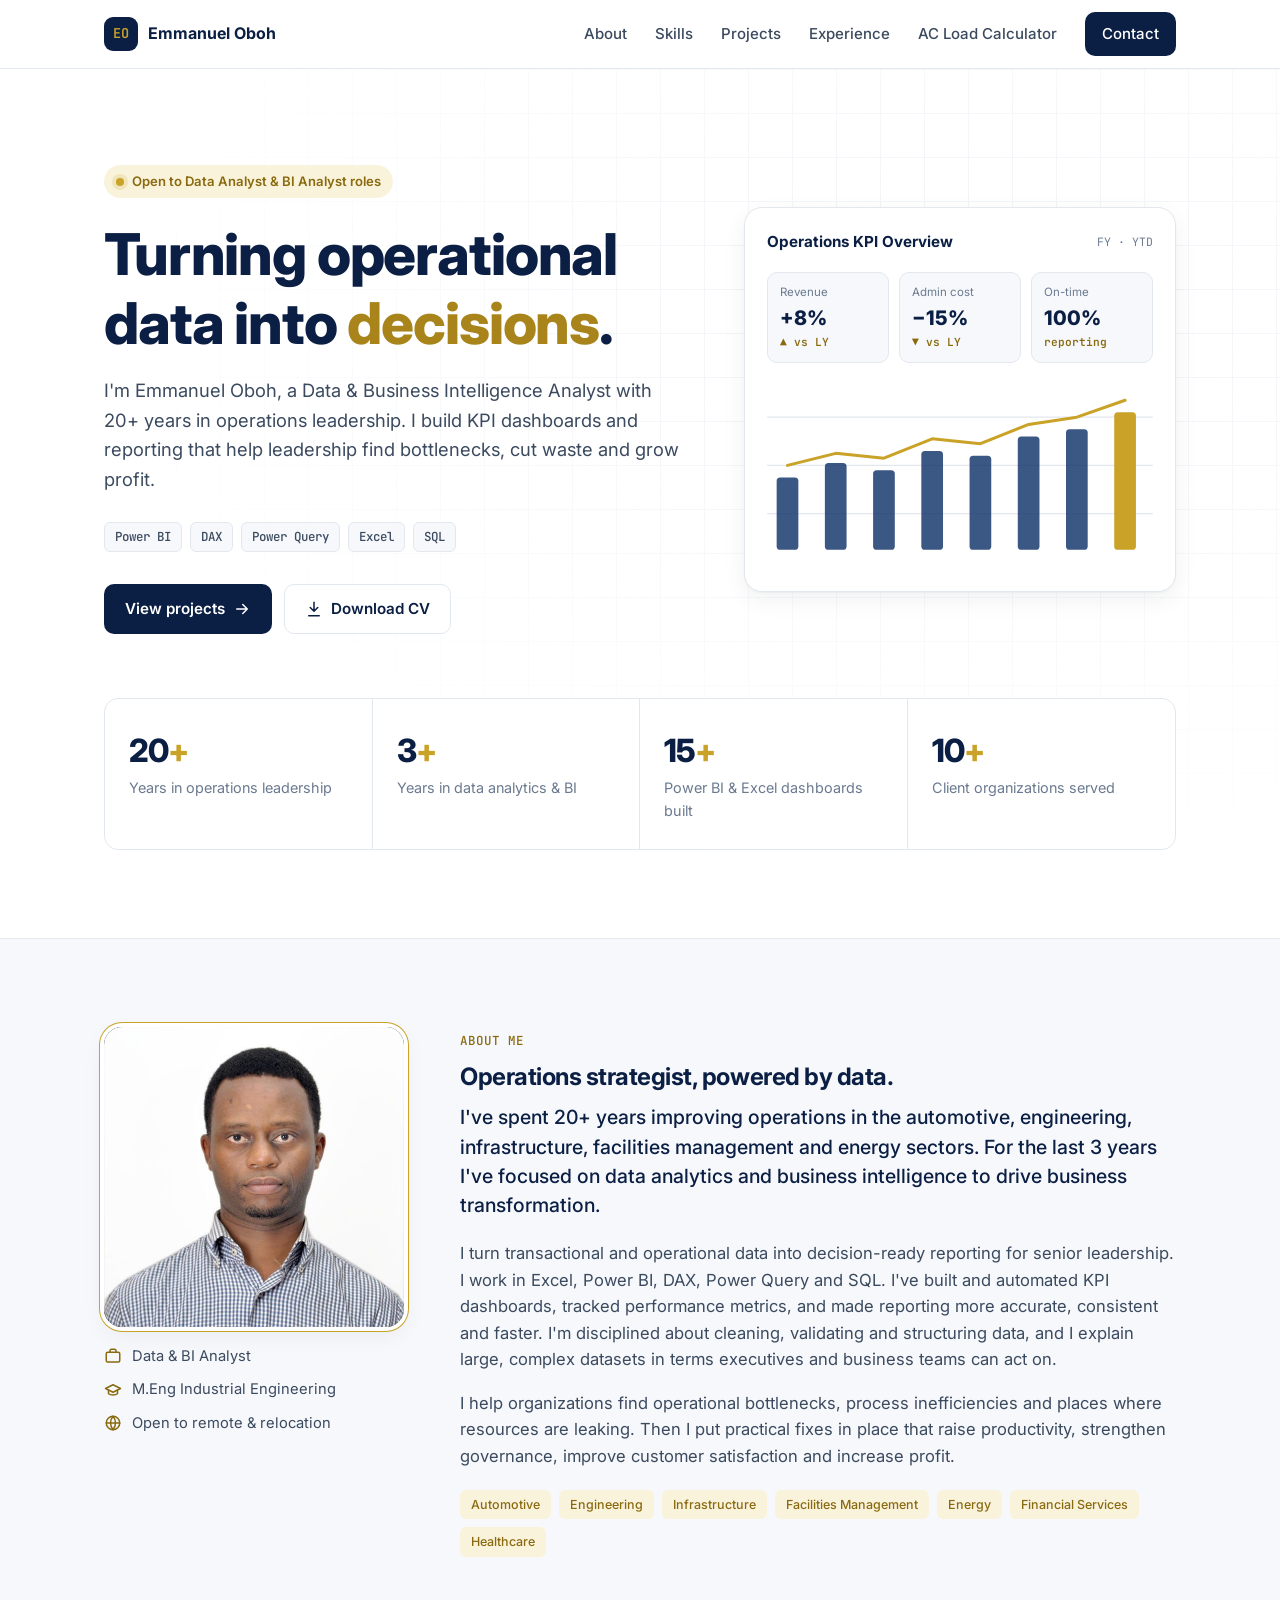
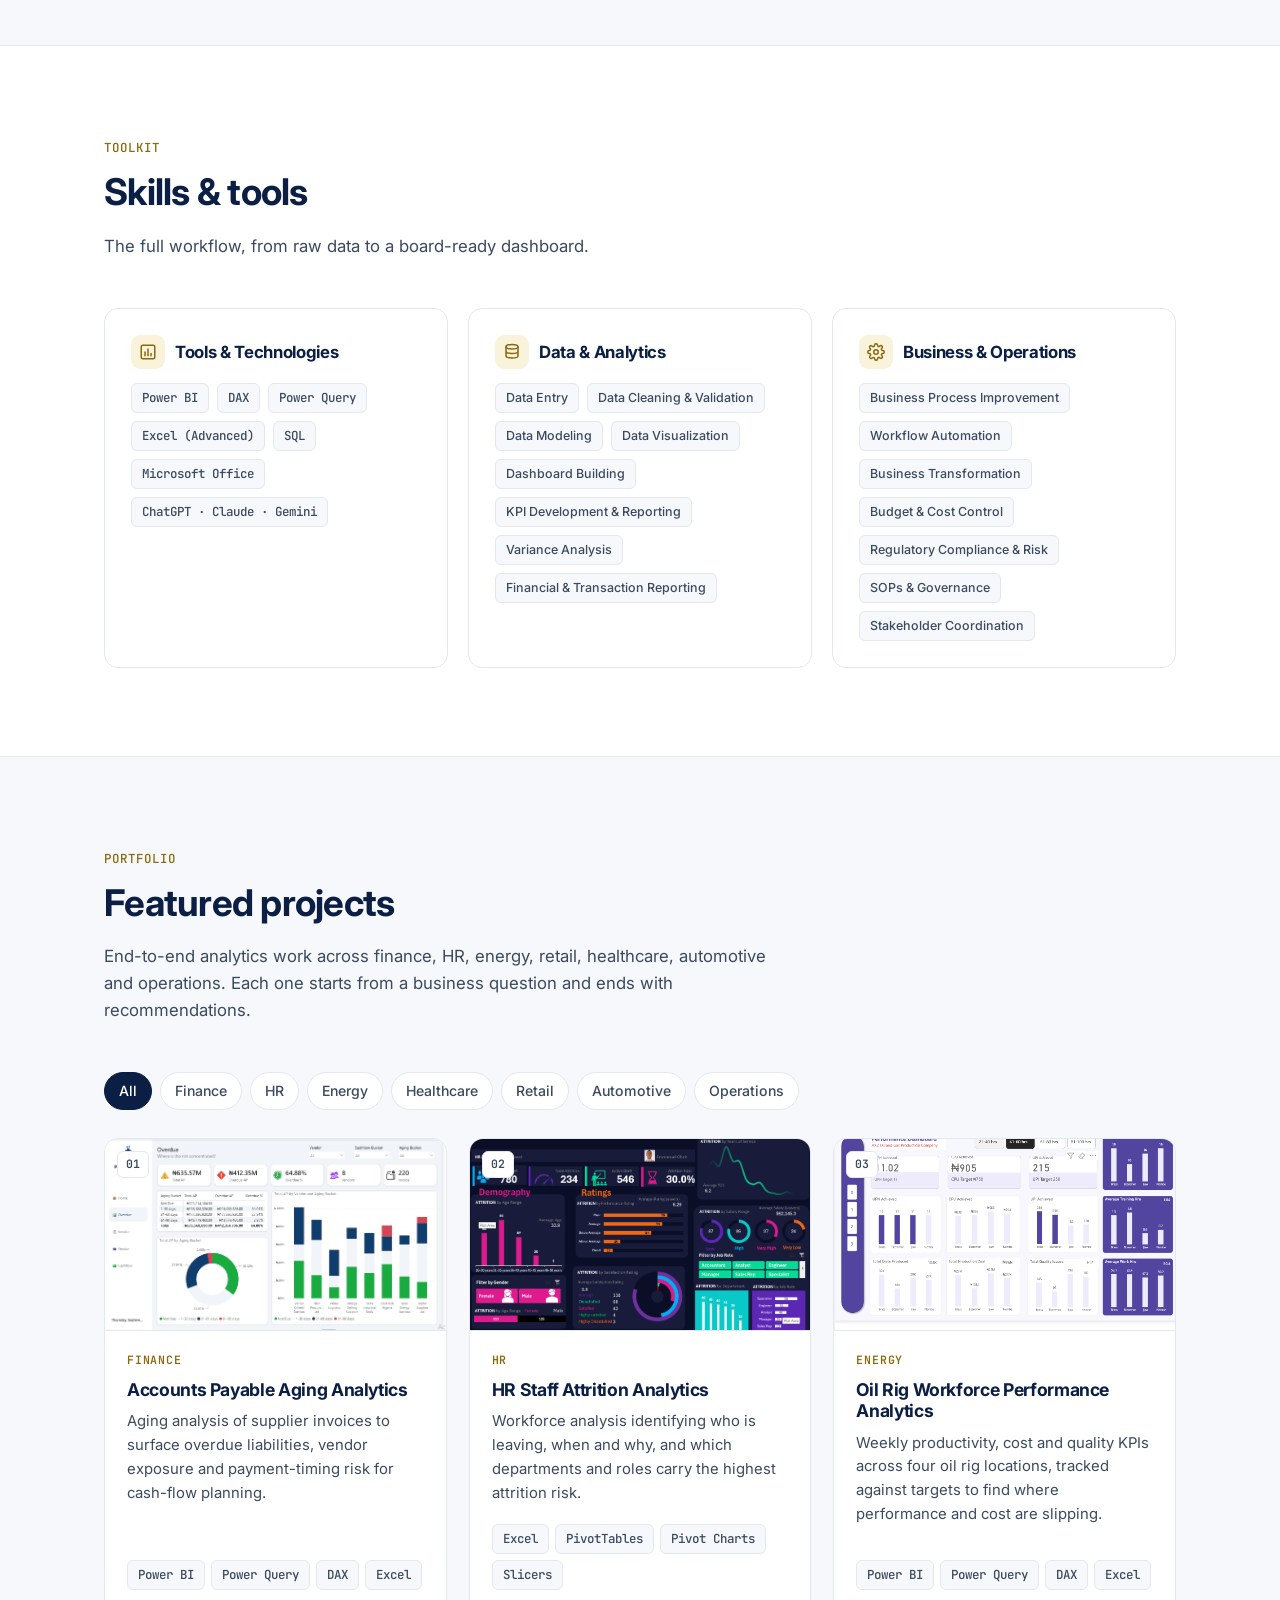
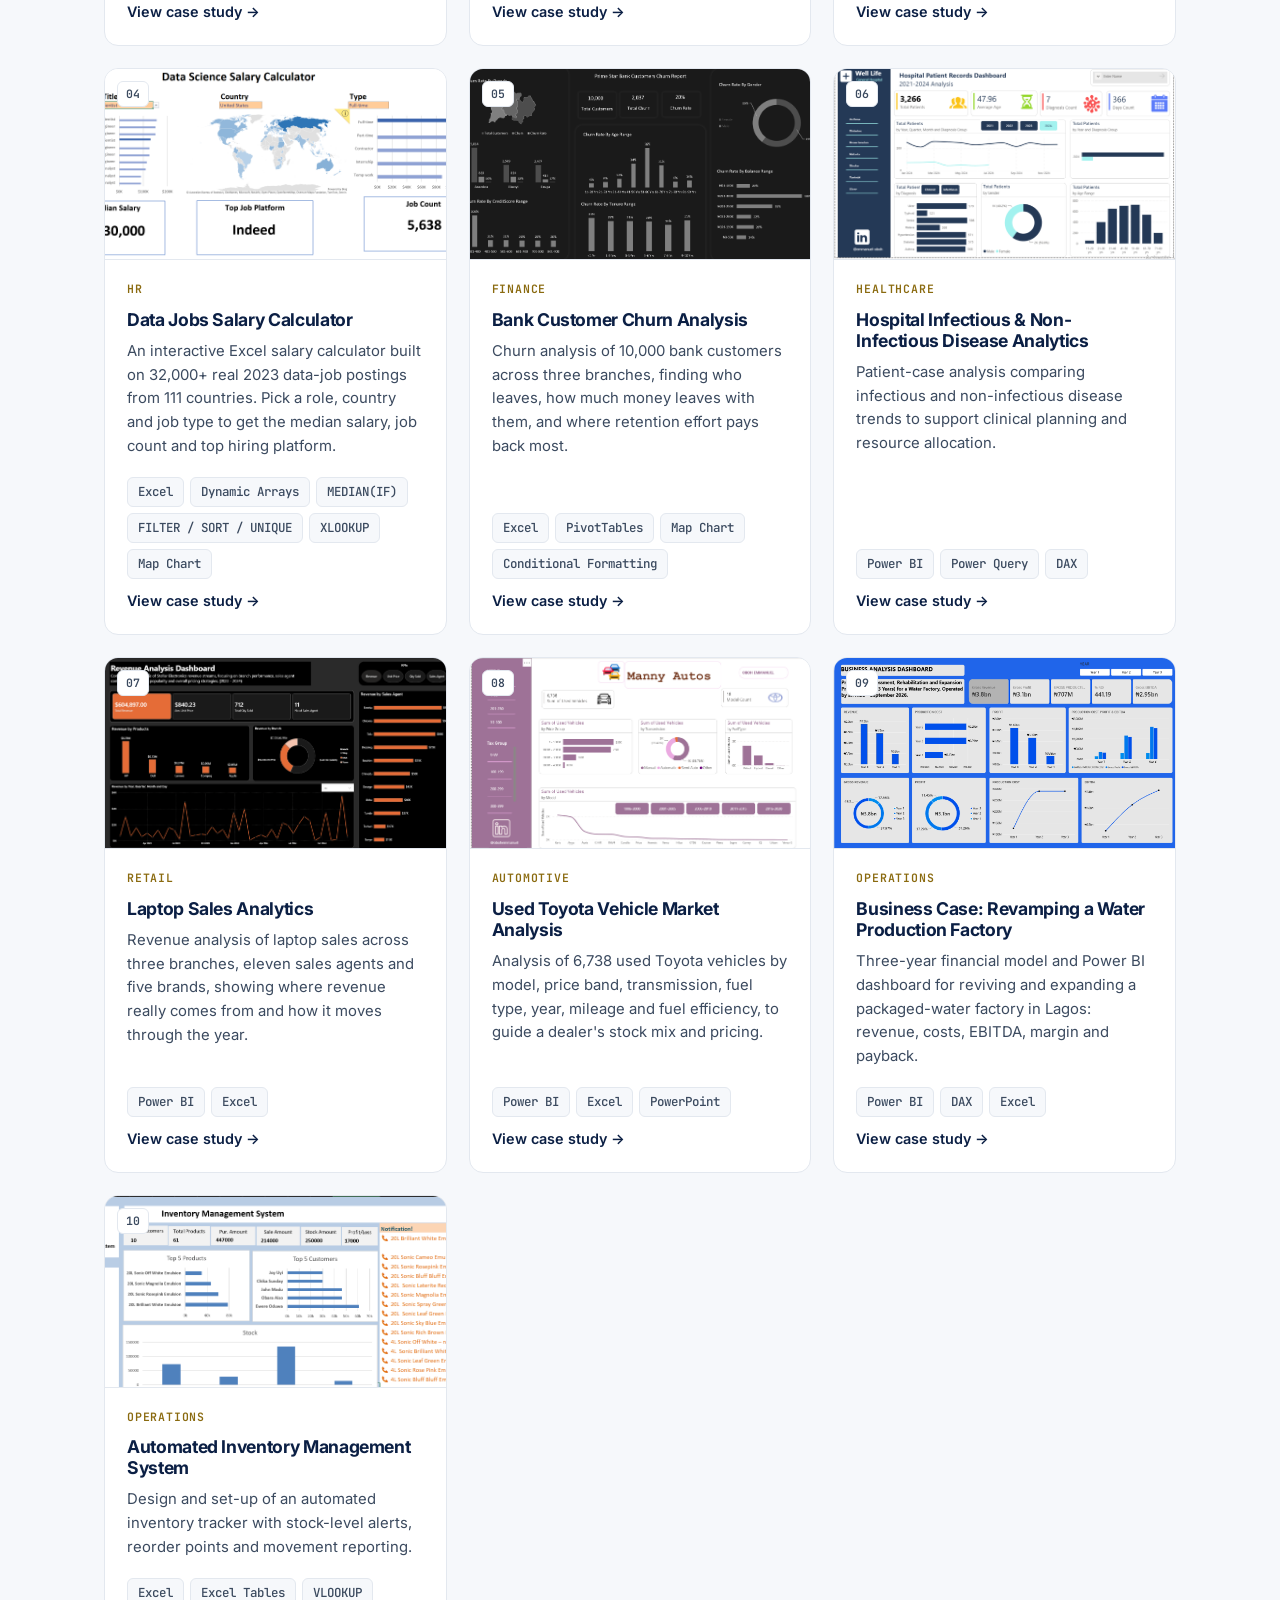
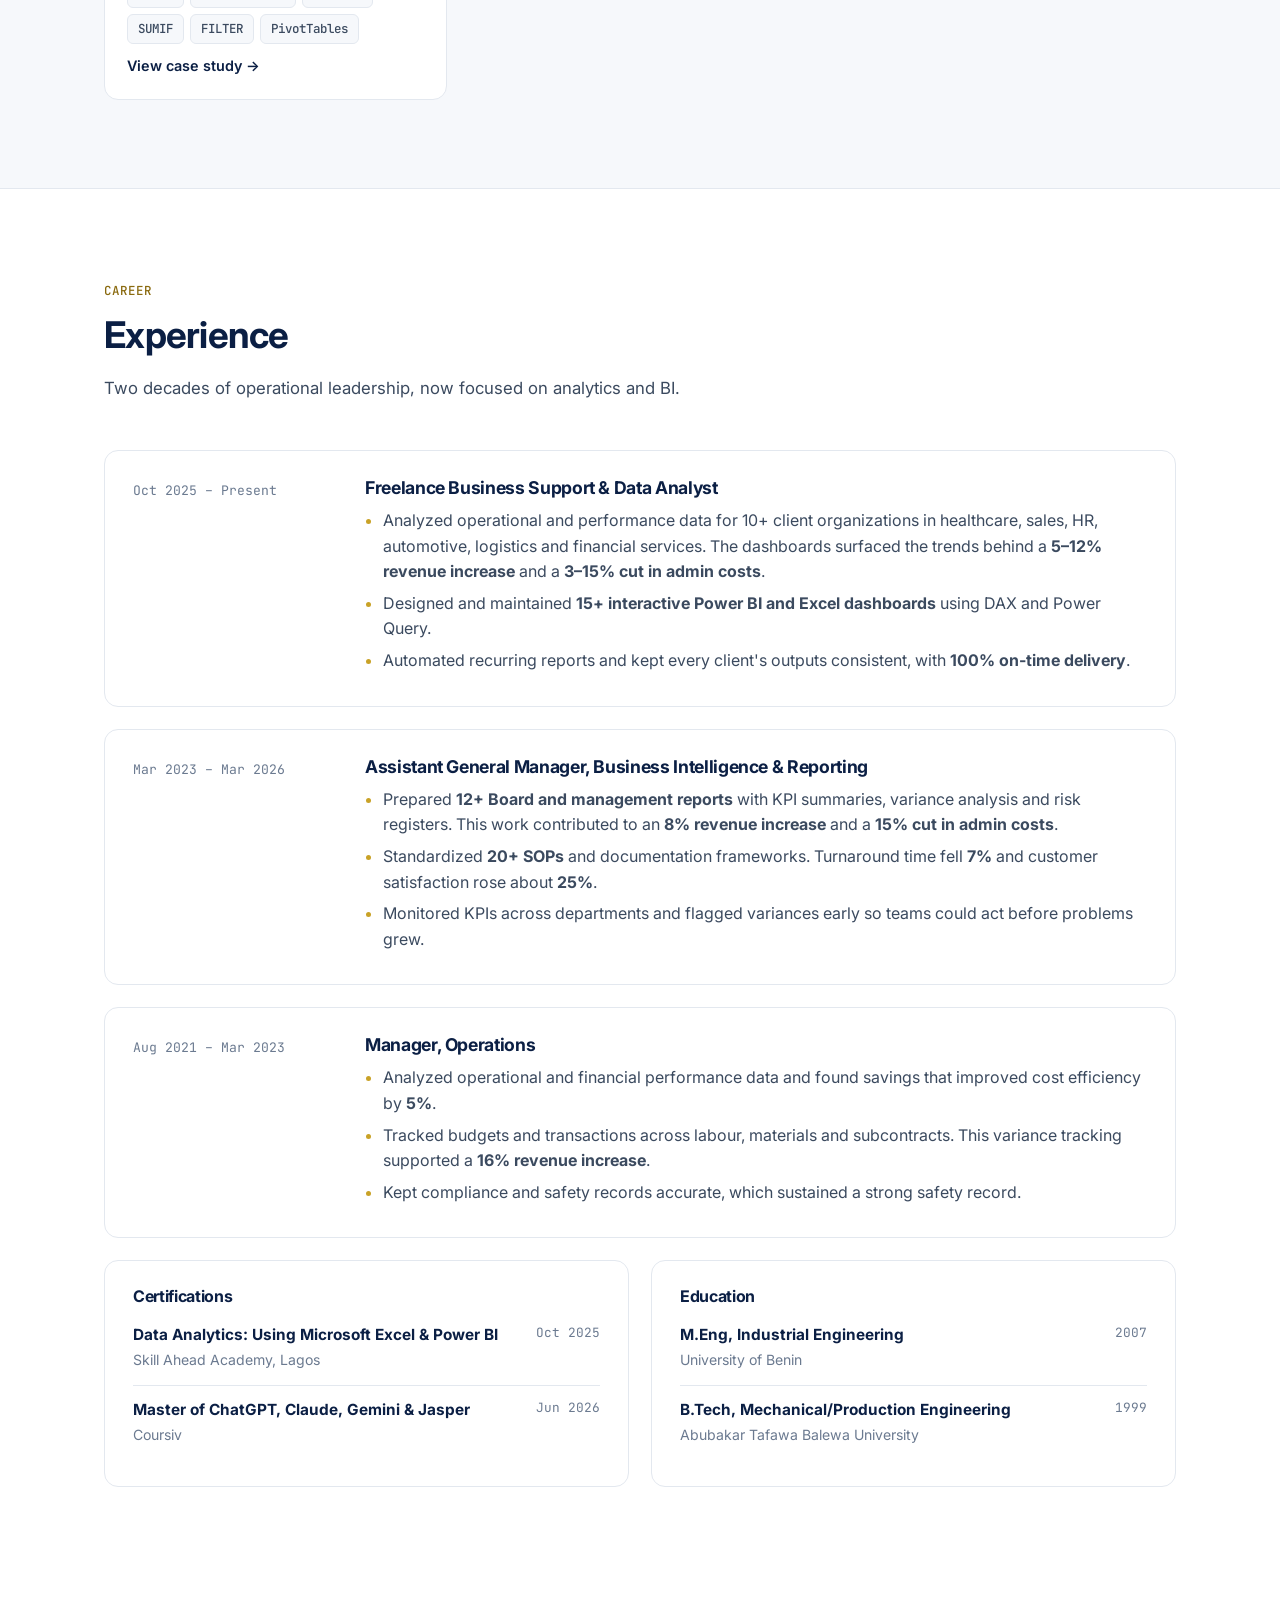
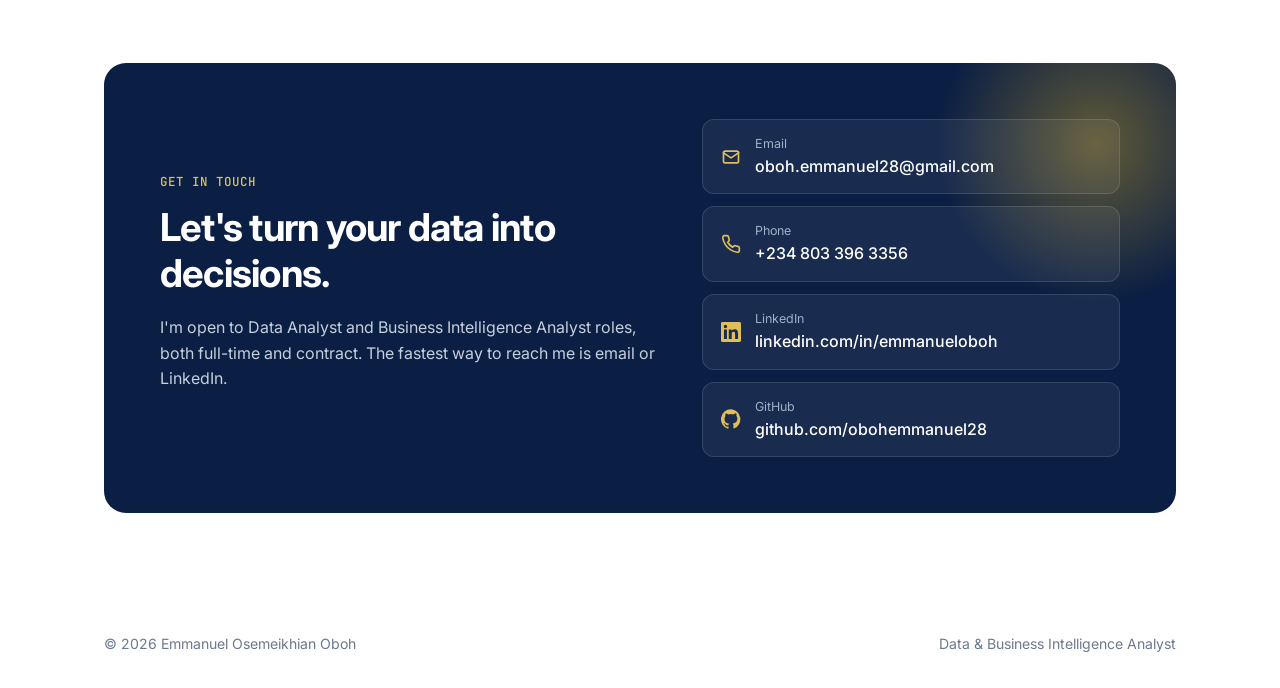
==== commit 7f97a7f0: "Add room-by-room AC load calculator tool New standalone page (ac-load-calculator.html) that estimate" ====
--- a/index.html
+++ b/index.html
@@ -32,6 +32,7 @@
         <a href="#skills">Skills</a>
         <a href="#projects">Projects</a>
         <a href="#experience">Experience</a>
+        <a href="ac-load-calculator.html">AC Load Calculator</a>
         <a href="#contact" class="btn btn-primary">Contact</a>
       </nav>
     </div>
--- a/css/style.css
+++ b/css/style.css
@@ -304,6 +304,79 @@
   html { scroll-behavior: auto; }
 }
 
+/* ---------- AC Load Calculator ---------- */
+.calc-hero { padding: 56px 0 40px; border-bottom: 1px solid var(--line); }
+.calc-hero h1 { font-size: clamp(2rem, 4vw, 2.8rem); font-weight: 800; }
+.calc-hero .lead { font-size: 1.1rem; color: var(--ink-2); max-width: 760px; }
+.calc-note {
+  max-width: 760px; margin: 16px 0 0; padding: 12px 16px;
+  background: var(--accent-soft); border-left: 3px solid var(--accent); border-radius: 0 10px 10px 0;
+  color: var(--ink-2); font-size: .9rem;
+}
+
+.calc-layout { display: grid; grid-template-columns: 1fr 340px; gap: 40px; align-items: start; padding: 48px 0 88px; }
+.calc-panel { background: #fff; border: 1px solid var(--line); border-radius: var(--radius); padding: 24px 26px; margin-bottom: 24px; }
+.calc-panel h2 { font-size: 1.2rem; margin-bottom: 4px; }
+.calc-panel .sub { color: var(--ink-3); font-size: .88rem; margin-bottom: 18px; }
+
+.calc-field-row { display: grid; grid-template-columns: repeat(auto-fit, minmax(150px, 1fr)); gap: 14px 16px; margin-bottom: 14px; }
+.calc-field-row label { display: flex; flex-direction: column; gap: 6px; font-size: .82rem; font-weight: 600; color: var(--ink-2); }
+.calc-field-row input, .calc-field-row select,
+.calc-orient-cell input {
+  font: inherit; padding: 9px 11px; border-radius: 8px; border: 1px solid var(--line);
+  background: var(--bg-2); color: var(--ink); font-size: .92rem;
+}
+.calc-field-row input:focus, .calc-field-row select:focus, .calc-orient-cell input:focus {
+  outline: 2px solid var(--accent); outline-offset: 1px; background: #fff;
+}
+.calc-check { flex-direction: row !important; align-items: center; gap: 8px !important; }
+.calc-check input { width: 16px; height: 16px; }
+
+.calc-room { border: 1px solid var(--line); border-radius: var(--radius); padding: 20px 22px; margin-bottom: 20px; background: var(--bg-2); }
+.calc-room-head { display: flex; justify-content: space-between; align-items: center; gap: 12px; margin-bottom: 16px; }
+.calc-room-name { font: inherit; font-weight: 700; font-size: 1.05rem; padding: 8px 10px; border-radius: 8px; border: 1px solid var(--line); background: #fff; flex: 1; max-width: 320px; }
+.calc-room-head-actions { display: flex; align-items: center; gap: 10px; }
+.calc-room-head-actions .btn { padding: 7px 14px; font-size: .85rem; }
+
+.calc-details { border: 1px solid var(--line); border-radius: 10px; background: #fff; padding: 4px 16px 14px; margin-bottom: 12px; }
+.calc-details summary { cursor: pointer; padding: 12px 0; font-weight: 600; font-size: .92rem; color: var(--ink); list-style: none; display: flex; align-items: center; }
+.calc-details summary::before { content: "▸"; margin-right: 8px; color: var(--accent-ink); transition: transform .15s ease; }
+.calc-details[open] summary::before { transform: rotate(90deg); }
+.calc-details summary::-webkit-details-marker { display: none; }
+.calc-hint { font-size: .8rem; color: var(--ink-3); margin: 4px 0 8px; }
+
+.calc-orient-grid { display: grid; grid-template-columns: repeat(4, 1fr); gap: 10px; }
+.calc-orient-cell { display: flex; flex-direction: column; gap: 4px; font-size: .74rem; font-weight: 600; color: var(--ink-3); text-align: center; }
+.calc-orient-cell input { text-align: center; padding: 7px 6px; }
+
+.calc-room-result { border-top: 1px dashed var(--line); margin-top: 16px; padding-top: 16px; }
+.calc-result-kpis, .calc-summary-kpis { display: grid; grid-template-columns: repeat(4, 1fr); gap: 10px; }
+.calc-result-kpis div, .calc-summary-kpis div { background: #fff; border: 1px solid var(--line); border-radius: 10px; padding: 10px 12px; text-align: center; }
+.calc-summary-kpis div { background: var(--bg-2); }
+.calc-result-kpis .v, .calc-summary-kpis .v { display: block; font-weight: 800; font-size: 1.15rem; color: var(--ink); }
+.calc-result-kpis .l, .calc-summary-kpis .l { display: block; font-size: .72rem; color: var(--ink-3); }
+
+.calc-sidebar { position: sticky; top: 88px; }
+.calc-summary-table { width: 100%; border-collapse: collapse; margin-top: 18px; font-size: .84rem; }
+.calc-summary-table th, .calc-summary-table td { text-align: left; padding: 9px 8px; border-bottom: 1px solid var(--line); }
+.calc-summary-table th { color: var(--ink-3); font-weight: 600; font-size: .74rem; text-transform: uppercase; letter-spacing: .04em; }
+.calc-summary-table tfoot td { font-weight: 700; border-top: 2px solid var(--ink); border-bottom: none; }
+.calc-actions { display: flex; flex-direction: column; gap: 10px; margin-top: 18px; }
+
+@media (max-width: 980px) {
+  .calc-layout { grid-template-columns: 1fr; }
+  .calc-sidebar { position: static; }
+}
+@media (max-width: 600px) {
+  .calc-orient-grid { grid-template-columns: repeat(4, 1fr); }
+  .calc-result-kpis, .calc-summary-kpis { grid-template-columns: repeat(2, 1fr); }
+}
+@media print {
+  .nav, .calc-panel:first-of-type, .calc-actions, footer { display: none !important; }
+  .calc-layout { grid-template-columns: 1fr; }
+  .calc-details { break-inside: avoid; }
+}
+
 /* ---------- Responsive ---------- */
 @media (max-width: 980px) {
   .hero-grid, .about-grid, .contact-card { grid-template-columns: 1fr; }
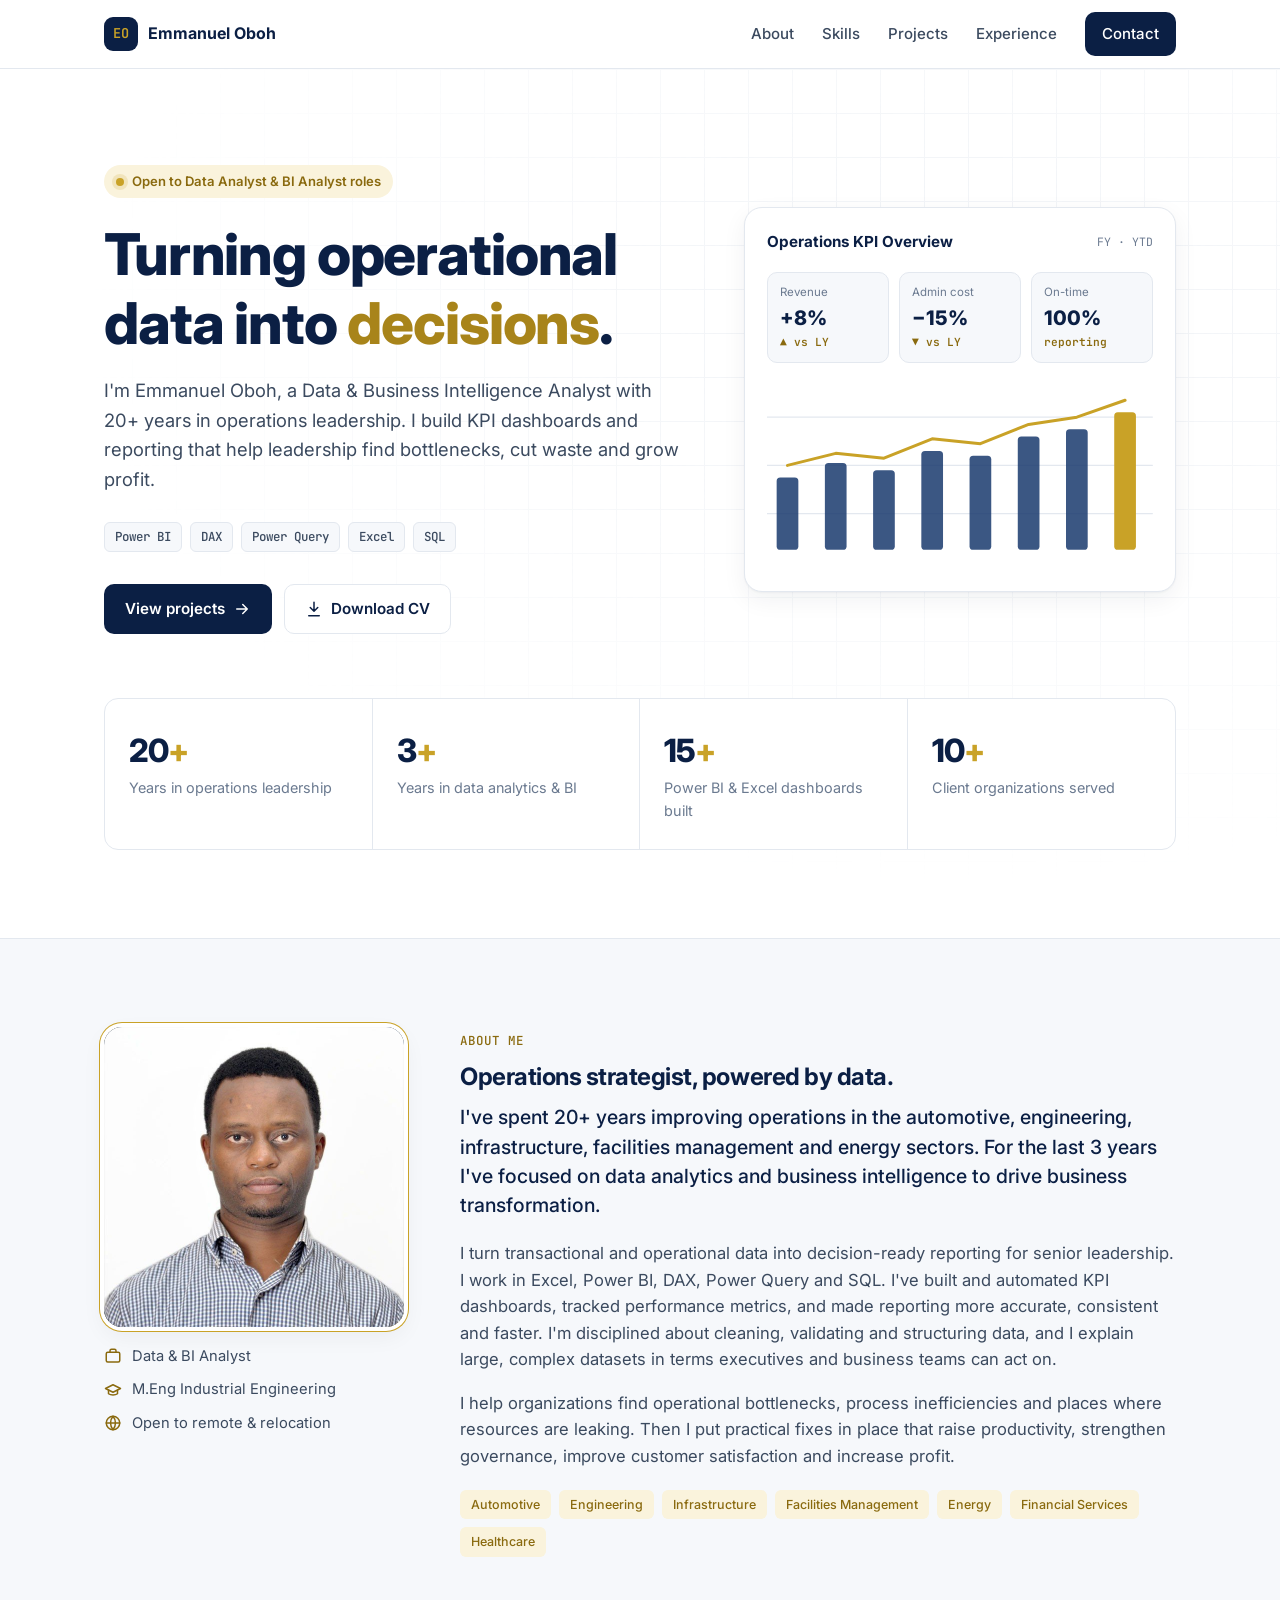
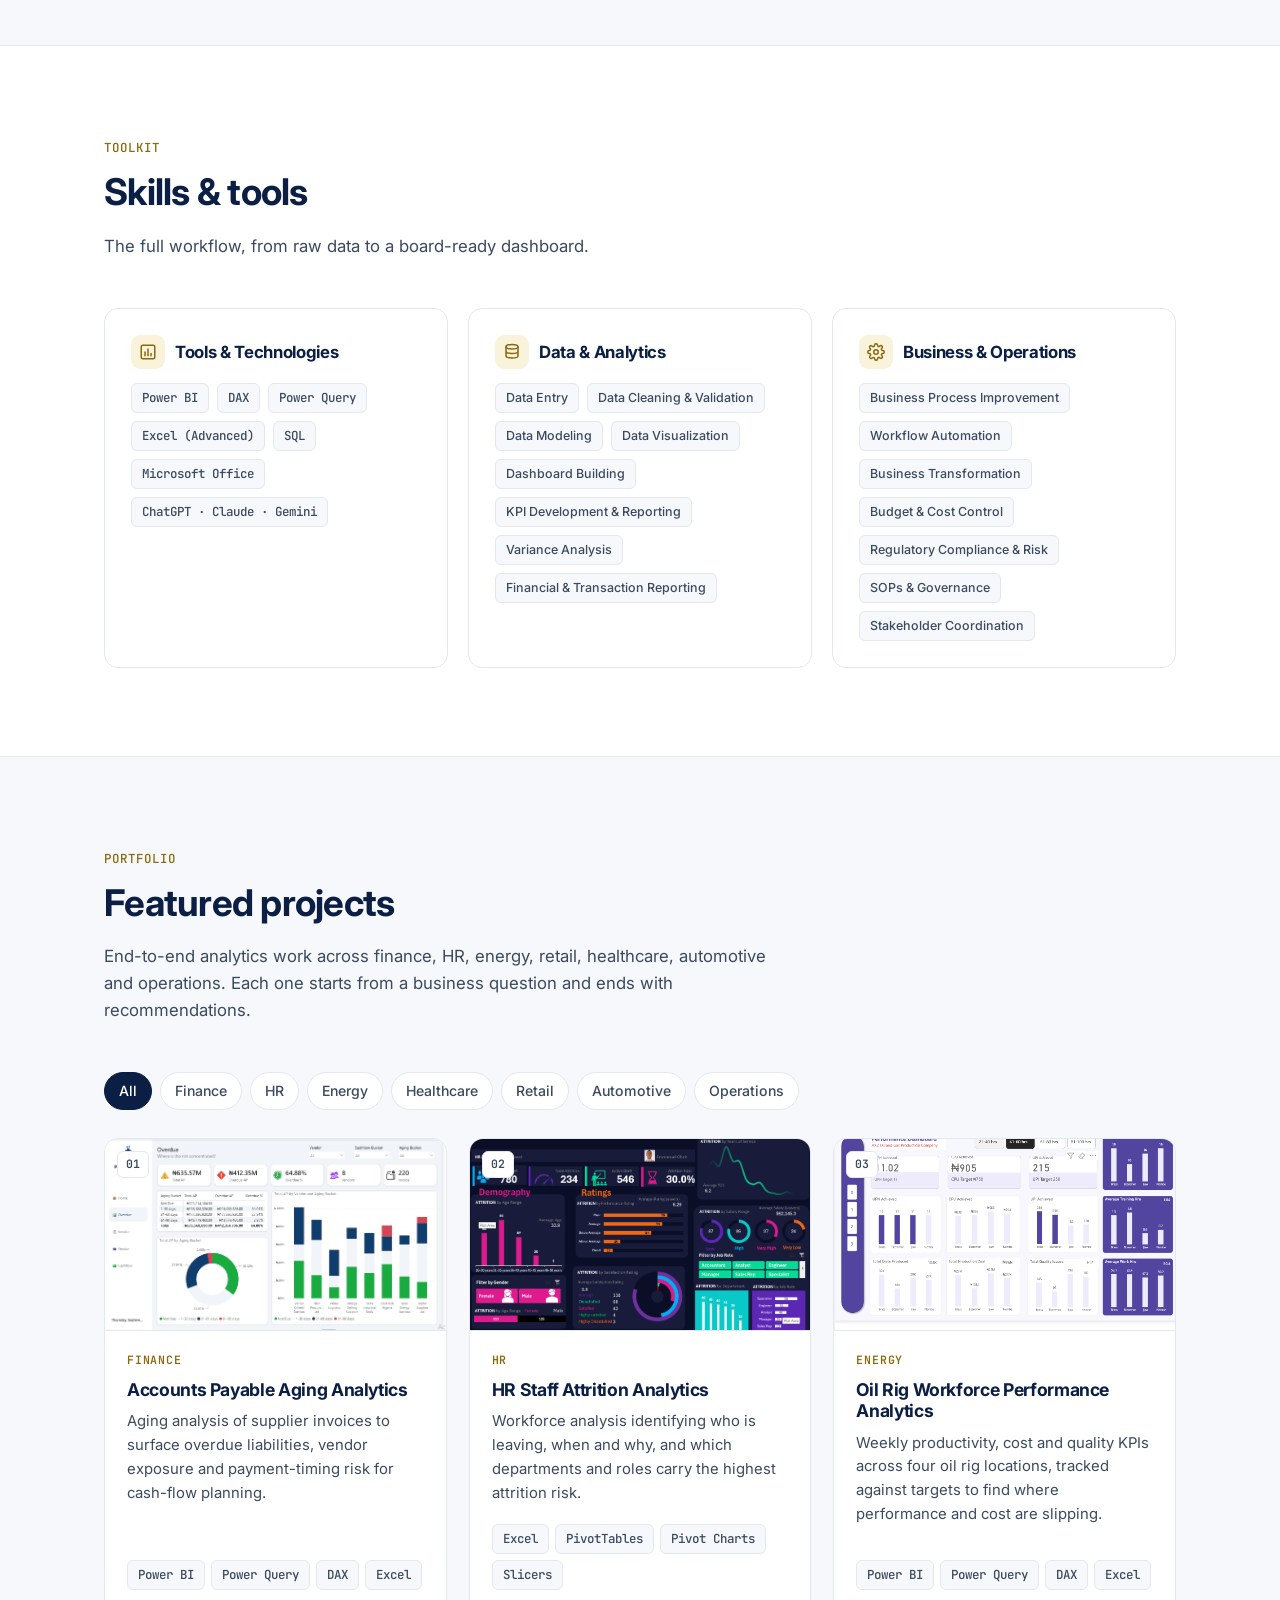
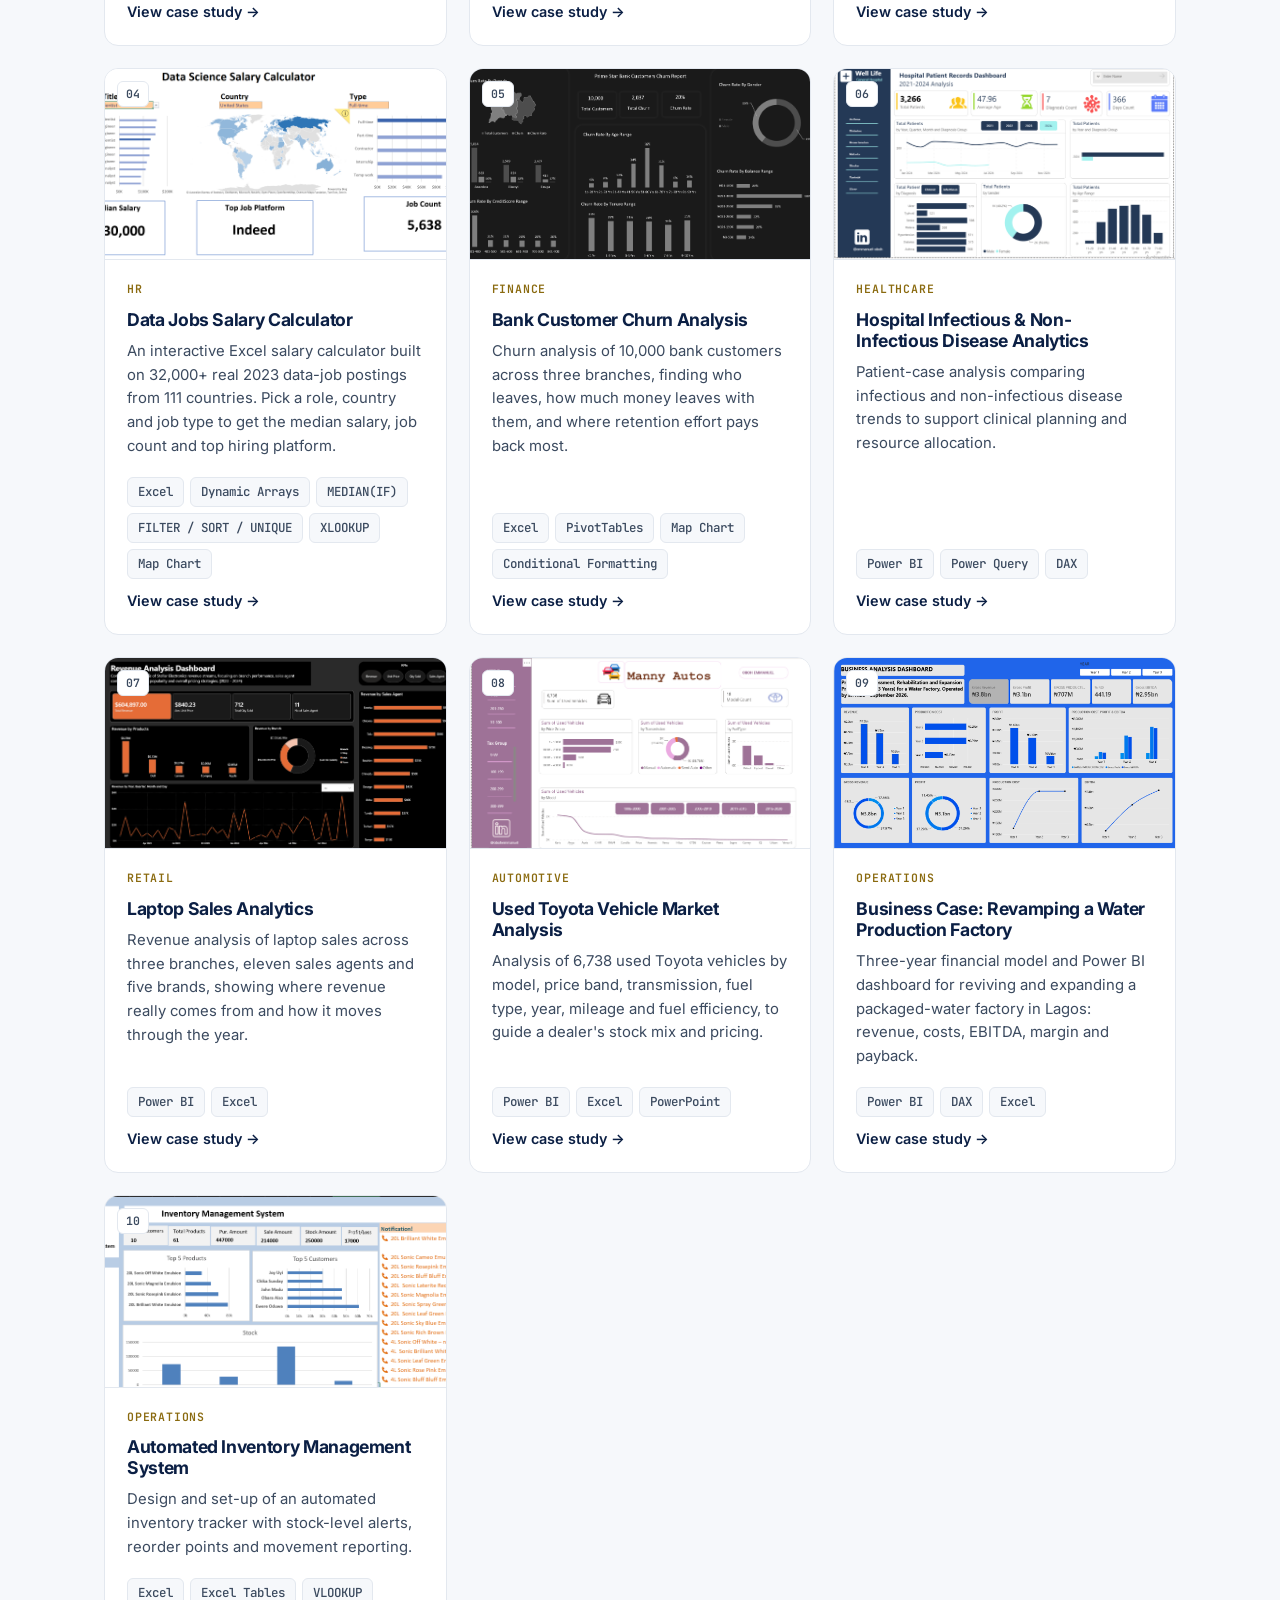
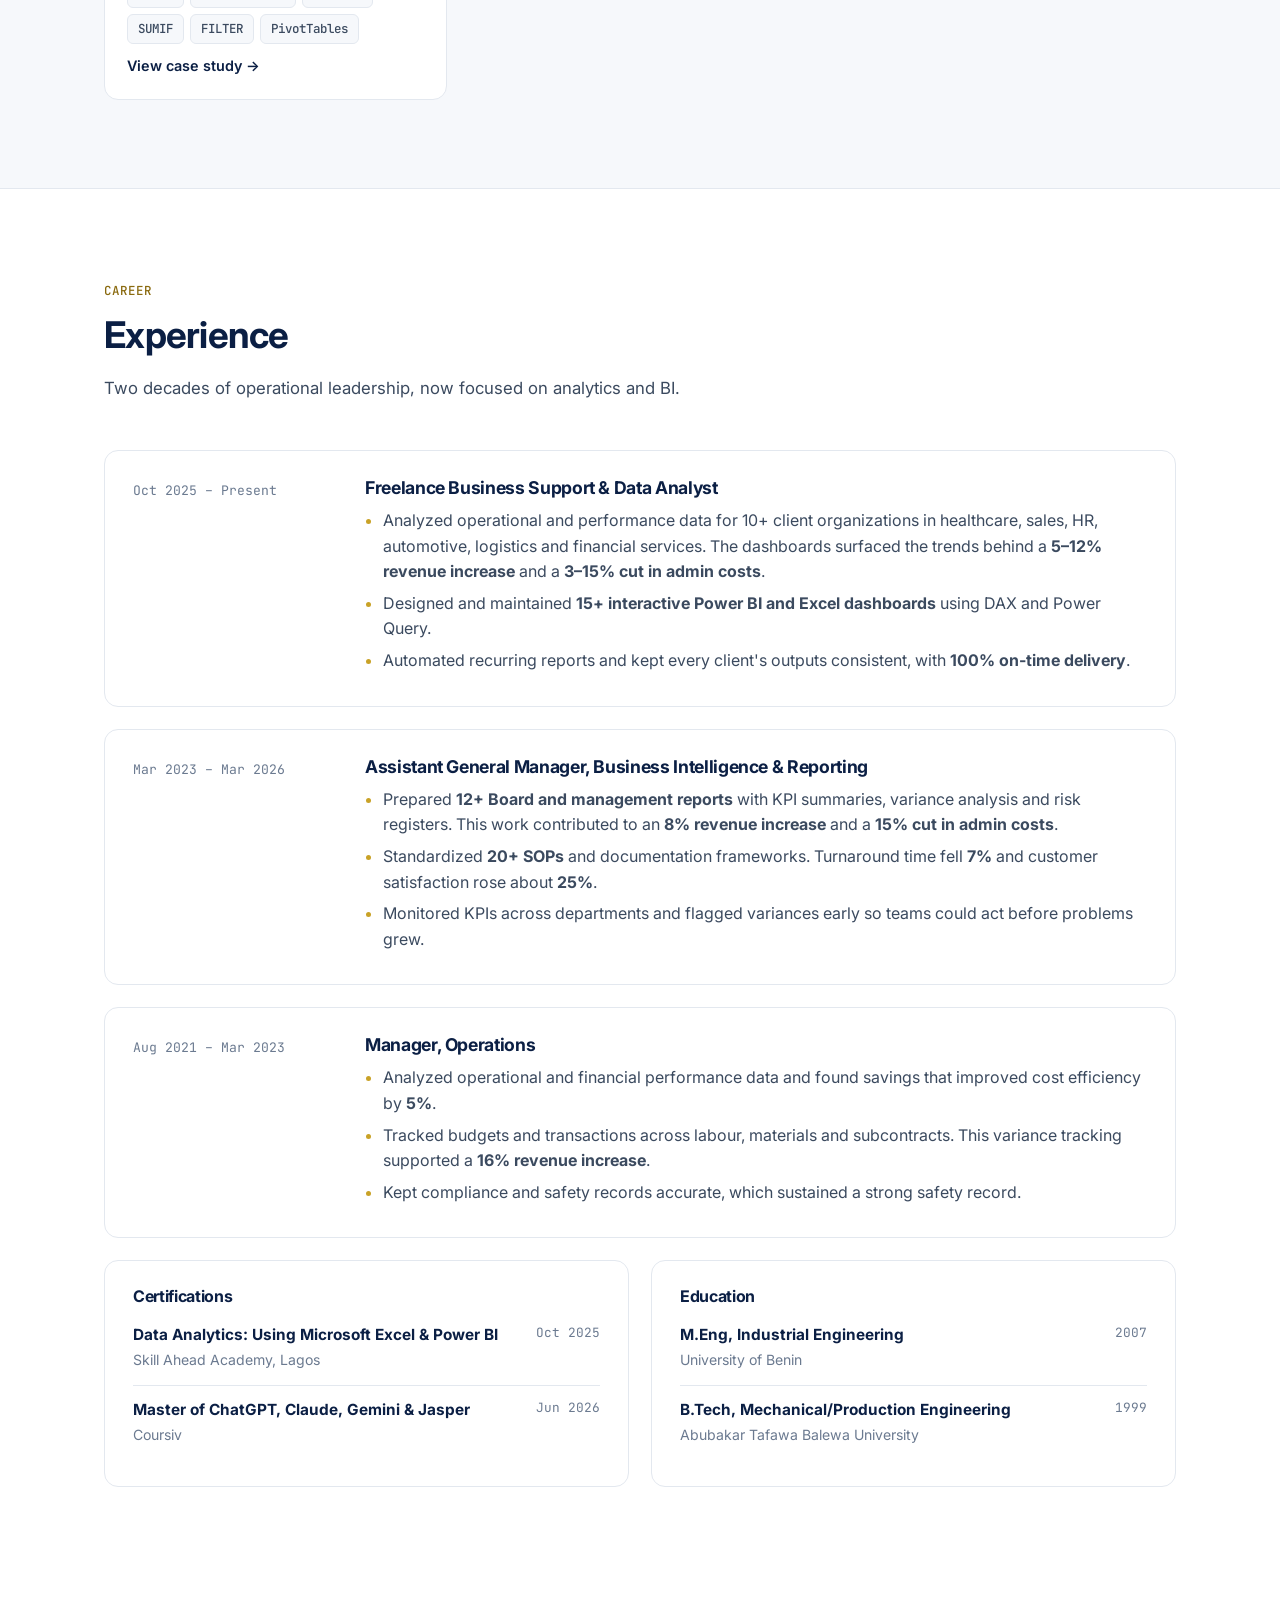
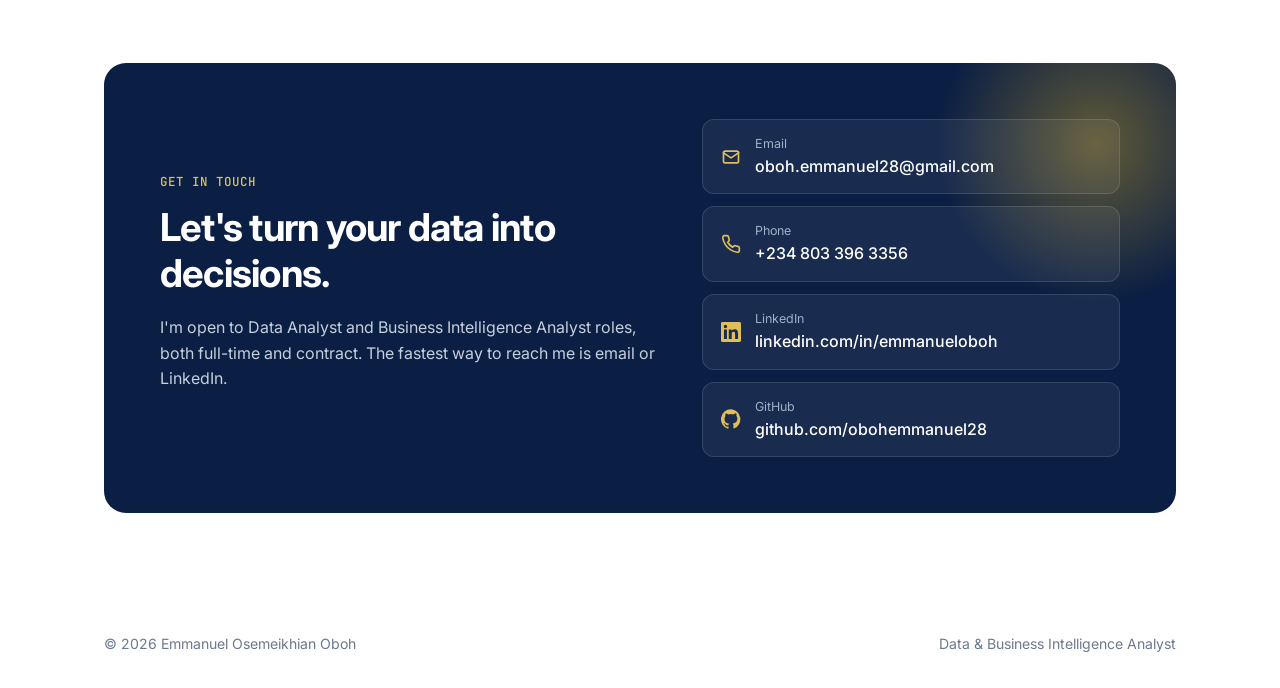
==== commit 7f4638bb: "Remove AC load calculator link from portfolio nav Keeps the calculator page itself unchanged (same b" ====
--- a/index.html
+++ b/index.html
@@ -32,7 +32,6 @@
         <a href="#skills">Skills</a>
         <a href="#projects">Projects</a>
         <a href="#experience">Experience</a>
-        <a href="ac-load-calculator.html">AC Load Calculator</a>
         <a href="#contact" class="btn btn-primary">Contact</a>
       </nav>
     </div>
--- a/css/style.css
+++ b/css/style.css
@@ -368,11 +368,11 @@
   .calc-sidebar { position: static; }
 }
 @media (max-width: 600px) {
-  .calc-orient-grid { grid-template-columns: repeat(4, 1fr); }
+  .calc-orient-grid { grid-template-columns: repeat(2, 1fr); }
   .calc-result-kpis, .calc-summary-kpis { grid-template-columns: repeat(2, 1fr); }
 }
 @media print {
-  .nav, .calc-panel:first-of-type, .calc-actions, footer { display: none !important; }
+  .nav, .no-print, .calc-actions, footer { display: none !important; }
   .calc-layout { grid-template-columns: 1fr; }
   .calc-details { break-inside: avoid; }
 }
